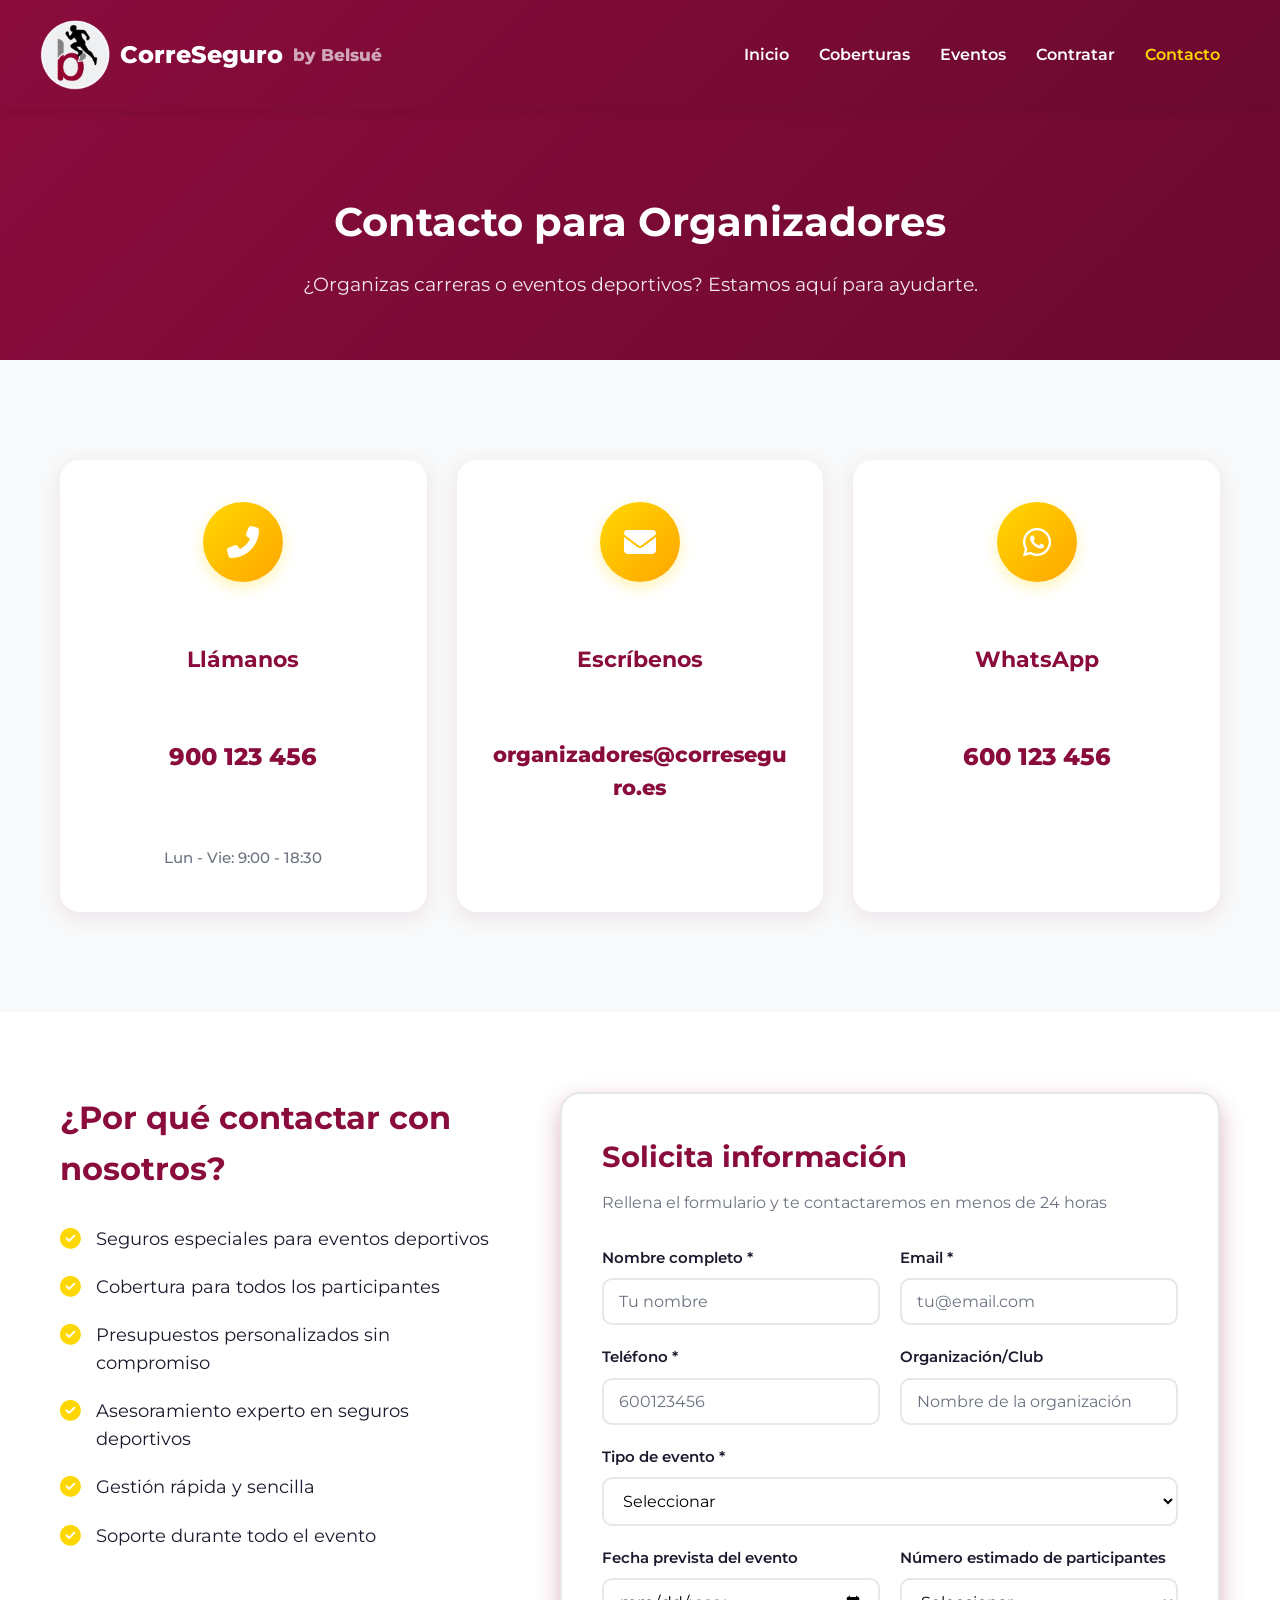
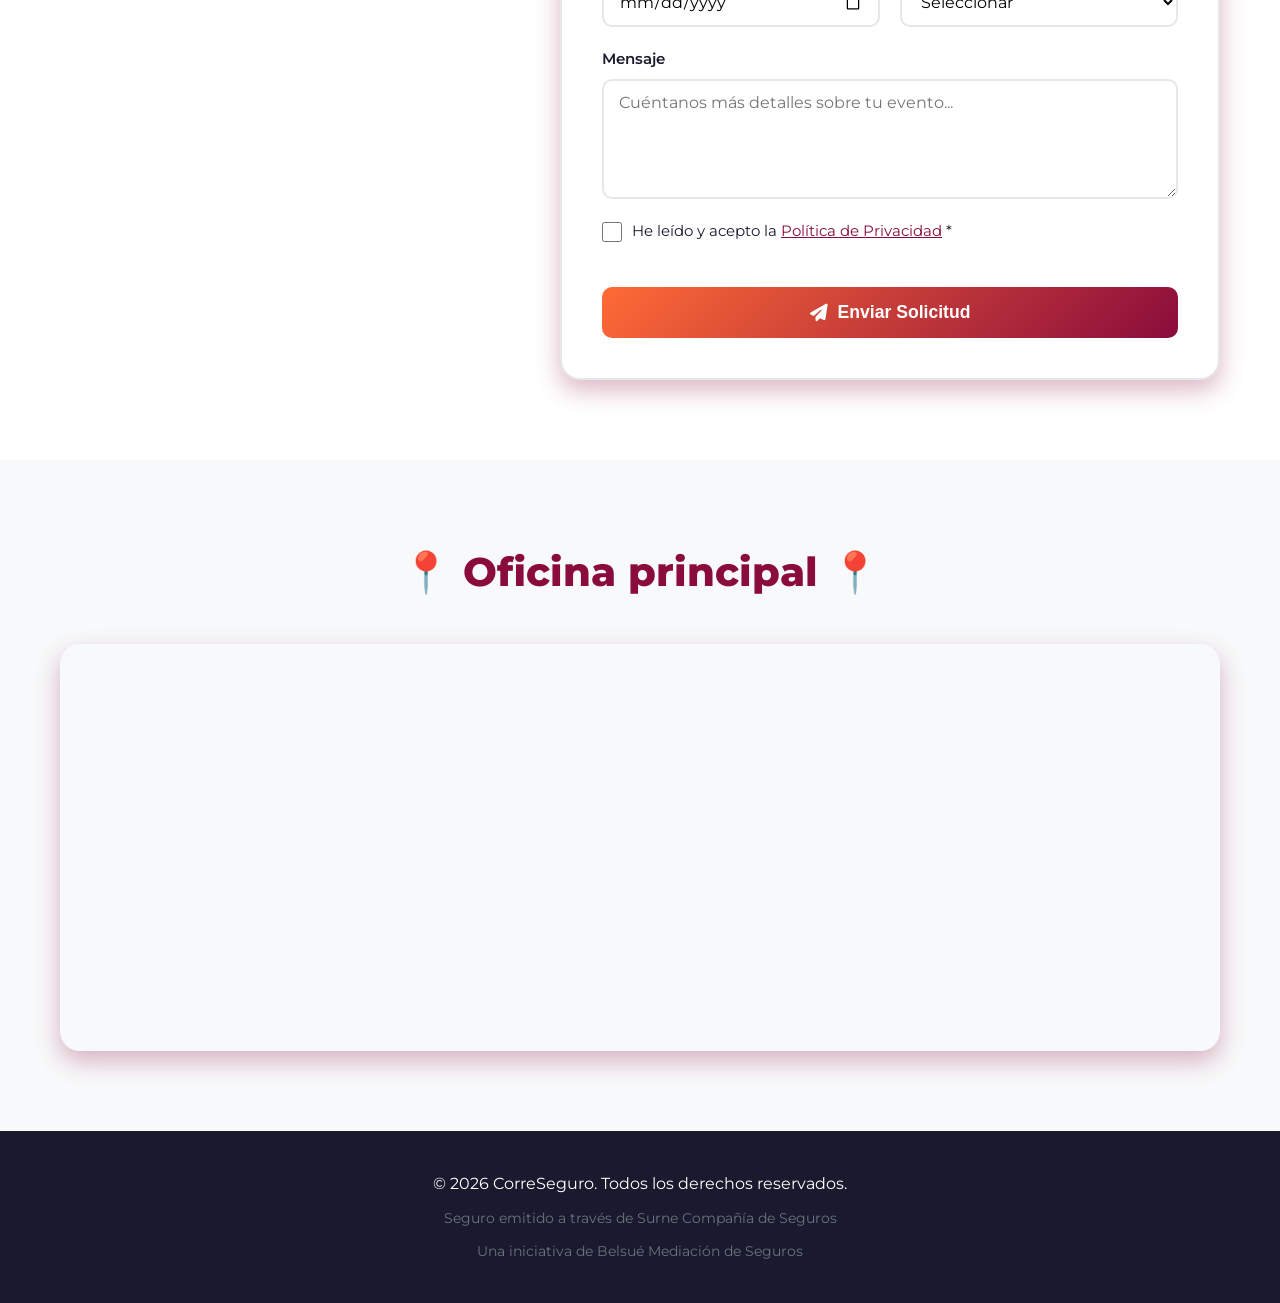
==== contorg.html @ 1130899f "Subida inicial del proyecto correseguro Co-Authored-By: Claude Sonnet 4.6 <noreply@anthropic.com>" ====
<!DOCTYPE html>
<html lang="es">
<head>
    <meta charset="UTF-8">
    <meta name="viewport" content="width=device-width, initial-scale=1.0">
    <title>Contacto Organizadores - CorreSeguro</title>
    <meta name="description" content="Contacta con nosotros si eres organizador de pruebas deportivas. Te ofrecemos seguros especiales para tus eventos.">
    <link rel="icon" type="image/png" href="images/logo1.png">
    <link rel="stylesheet" href="css/styles.css">
    <link rel="stylesheet" href="css/contorg.css">
    <!-- Font Awesome -->
    <link rel="stylesheet" href="https://cdnjs.cloudflare.com/ajax/libs/font-awesome/6.4.0/css/all.min.css">
    <!-- Google Fonts -->
    <link href="https://fonts.googleapis.com/css2?family=Montserrat:wght@400;600;700;800&display=swap" rel="stylesheet">
</head>
<body>
    <!-- NAVBAR -->
    <nav class="navbar">
        <div class="container nav-container">
            <div class="logo">
                <img src="images/logo1.png" alt="CorreSeguro" style="height: 70px; width: auto; margin-left: -20px;">
                <span>CorreSeguro</span>
                <span style="font-size: 0.7em; opacity: 0.8;"><a href="https://www.belsue.es/" class="enlaceWeb" target="_blank" rel="noopener noreferrer">by Belsué</a></span>
            </div>
            <ul class="nav-menu">
                <li><a href="index.html">Inicio</a></li>
                <li><a href="index.html#coberturas">Coberturas</a></li>
                <li><a href="eventos.html">Eventos</a></li>
                <li><a href="index.html#formulario">Contratar</a></li>
                <li><a href="contacto.html" class="active">Contacto</a></li>
            </ul>
        </div>
    </nav>

    <!-- HEADER -->
    <header class="page-header contacto-header">
        <div class="container">
            <h1>Contacto para Organizadores</h1>
            <p>¿Organizas carreras o eventos deportivos? Estamos aquí para ayudarte.</p>
        </div>
    </header>

    <!-- CONTACTO DIRECTO -->
    <section class="contacto-directo">
        <div class="container">
            <div class="contacto-cards">
                <!-- TELÉFONO -->
                <div class="contacto-card">
                    <div class="contacto-icon">
                        <i class="fas fa-phone-alt"></i>
                    </div>
                    <div class="contacto-info">
                        <h3>Llámanos</h3>
                        <p class="contacto-dato">
                            <a href="tel:+34900123456">900 123 456</a>
                        </p>
                        <p class="contacto-horario">Lun - Vie: 9:00 - 18:30</p>
                    </div>
                </div>

                <!-- EMAIL -->
                <div class="contacto-card">
                    <div class="contacto-icon">
                        <i class="fas fa-envelope"></i>
                    </div>
                    <div class="contacto-info">
                        <h3>Escríbenos</h3>
                        <p class="contacto-dato">
                            <a href="mailto:organizadores@correseguro.es">organizadores@correseguro.es</a>
                        </p>
                        
                    </div>
                </div>

                <!-- WHATSAPP -->
                <div class="contacto-card">
                    <div class="contacto-icon">
                        <i class="fab fa-whatsapp"></i>
                    </div>
                    <div class="contacto-info">
                        <h3>WhatsApp</h3>
                        <p class="contacto-dato">
                            <a href="https://wa.me/34600123456" target="_blank">600 123 456</a>
                        </p>
                        
                    </div>
                </div>
            </div>
        </div>
    </section>

    <!-- FORMULARIO DE CONTACTO -->
    <section class="formulario-contacto">
        <div class="container">
            <div class="formulario-wrapper">
                <div class="formulario-info">
                    <h2>¿Por qué contactar con nosotros?</h2>
                    <ul class="beneficios-lista">
                        <li>
                            <i class="fas fa-check-circle"></i>
                            <span>Seguros especiales para eventos deportivos</span>
                        </li>
                        <li>
                            <i class="fas fa-check-circle"></i>
                            <span>Cobertura para todos los participantes</span>
                        </li>
                        <li>
                            <i class="fas fa-check-circle"></i>
                            <span>Presupuestos personalizados sin compromiso</span>
                        </li>
                        <li>
                            <i class="fas fa-check-circle"></i>
                            <span>Asesoramiento experto en seguros deportivos</span>
                        </li>
                        <li>
                            <i class="fas fa-check-circle"></i>
                            <span>Gestión rápida y sencilla</span>
                        </li>
                        <li>
                            <i class="fas fa-check-circle"></i>
                            <span>Soporte durante todo el evento</span>
                        </li>
                    </ul>
                </div>

                <div class="formulario-box">
                    <h3>Solicita información</h3>
                    <p class="formulario-subtitulo">Rellena el formulario y te contactaremos en menos de 24 horas</p>
                    
                    <form id="contactoForm" class="contacto-form">
                        <div class="form-row">
                            <div class="form-group">
                                <label for="nombre_org">Nombre completo *</label>
                                <input type="text" id="nombre_org" name="nombre" required placeholder="Tu nombre">
                            </div>
                            <div class="form-group">
                                <label for="email_org">Email *</label>
                                <input type="email" id="email_org" name="email" required placeholder="tu@email.com">
                            </div>
                        </div>

                        <div class="form-row">
                            <div class="form-group">
                                <label for="telefono_org">Teléfono *</label>
                                <input type="tel" id="telefono_org" name="telefono" required placeholder="600123456">
                            </div>
                            <div class="form-group">
                                <label for="empresa">Organización/Club</label>
                                <input type="text" id="empresa" name="empresa" placeholder="Nombre de la organización">
                            </div>
                        </div>

                        <div class="form-row">
                            <div class="form-group full-width">
                                <label for="tipo_evento">Tipo de evento *</label>
                                <select id="tipo_evento" name="tipo_evento" required>
                                    <option value="">Seleccionar</option>
                                    <option value="Maratón">Maratón</option>
                                    <option value="Media Maratón">Media Maratón</option>
                                    <option value="Carrera Popular">Carrera Popular</option>
                                    <option value="Trail Running">Trail Running</option>
                                    <option value="Triatlón">Triatlón</option>
                                    <option value="Otro">Otro</option>
                                </select>
                            </div>
                        </div>

                        <div class="form-row">
                            <div class="form-group">
                                <label for="fecha_evento">Fecha prevista del evento</label>
                                <input type="date" id="fecha_evento" name="fecha_evento">
                            </div>
                            <div class="form-group">
                                <label for="participantes">Número estimado de participantes</label>
                                <select id="participantes" name="participantes">
                                    <option value="">Seleccionar</option>
                                    <option value="0-100">0-100</option>
                                    <option value="100-500">100-500</option>
                                    <option value="500-1000">500-1000</option>
                                    <option value="1000-5000">1000-5000</option>
                                    <option value="5000+">5000+</option>
                                </select>
                            </div>
                        </div>

                        <div class="form-row">
                            <div class="form-group full-width">
                                <label for="mensaje">Mensaje</label>
                                <textarea id="mensaje" name="mensaje" rows="4" placeholder="Cuéntanos más detalles sobre tu evento..."></textarea>
                            </div>
                        </div>

                        <div class="form-row legal">
                            <div class="checkbox-group">
                                <input type="checkbox" id="privacidad_org" name="privacidad" required>
                                <label for="privacidad_org">He leído y acepto la <a href="politica-privacidad.html" target="_blank" rel="noopener noreferrer">Política de Privacidad</a> *</label>
                            </div>
                        </div>

                        <button type="submit" class="btn-submit-org">
                            <i class="fas fa-paper-plane"></i> Enviar Solicitud
                        </button>
                    </form>
                </div>
            </div>
        </div>
    </section>

    <!-- MAPA (OPCIONAL) -->
    <section class="mapa-section">
        <div class="container">
            <h2 class="section-title">📍 Oficina principal 📍 </h2>
            <div class="mapa-container">
                <iframe 
                    src="https://www.google.com/maps/embed?pb=!1m18!1m12!1m3!1d3037.5678901234567!2d-0.8924237!3d41.6450863!2m3!1f0!2f0!3f0!3m2!1i1024!2i768!4f13.1!3m3!1m2!1s0xd5914dc7a15a3cf%3A0xacaa8120db4a8786!2sBelsu%C3%A9%20Mediaci%C3%B3n%20de%20Seguros!5e0!3m2!1ses!2ses!4v1234567890123!5m2!1ses!2ses" 
                    width="100%" 
                    height="400" 
                    style="border:0; border-radius: 15px;" 
                    allowfullscreen="" 
                    loading="lazy">
                </iframe>
            </div>
        </div>
    </section>

    <!-- FOOTER -->
    <footer class="footer">
        <div class="container">
            <p>&copy; 2026 CorreSeguro. Todos los derechos reservados.</p>
            <p class="footer-note">Seguro emitido a través de Surne Compañía de Seguros</p>
            <p class="footer-note">Una iniciativa de Belsué Mediación de Seguros</p>
        </div>
    </footer>

    <script src="js/contorg.js"></script>
</body>
</html>
---- css/styles.css ----
/* ========================================
   VARIABLES Y RESET - PALETA EQUILIBRADA
   ======================================== */
:root {
    /* Color corporativo Belsue */
    --primary-color: #8A0C3C;
    --primary-dark: #6B092F;
    --primary-light: #A81048;
    
    /* Colores de acento */
    --accent-gold: #FFD700;
    --accent-orange: #FF6B35;
    --accent-teal: #17BEBB;
    
    /* Neutros */
    --secondary-color: #1A1A2E;
    --text-dark: #1A1A2E;
    --text-light: #6B7280;
    --white: #FFFFFF;
    --light-gray: #F8F9FA;
    --border-color: #E5E7EB;
    
    /* Efectos */
    --success-color: #28A745;
    --shadow: 0 4px 6px rgba(0, 0, 0, 0.1);
    --shadow-lg: 0 10px 25px rgba(138, 12, 60, 0.3);
}

* {
    margin: 0;
    padding: 0;
    box-sizing: border-box;
}

body {
    font-family: 'Montserrat', sans-serif;
    line-height: 1.6;
    color: var(--text-dark);
    background-color: var(--white);
}

.container {
    max-width: 1200px;
    margin: 0 auto;
    padding: 0 20px;
}

/* ========================================
   HERO SECTION
   ======================================== */
.hero {
    background: linear-gradient(135deg, #8A0C3C 0%, #5A0828 100%);
    min-height: 70vh;
    position: relative;
    overflow: hidden;
}

.hero-overlay {
    position: absolute;
    top: 0;
    left: 0;
    right: 0;
    bottom: 0;
    background: url('../images/runner-bg.jpg') center/cover;
    opacity: 0.2;
}

.navbar {
    position: relative;
    z-index: 10;
    padding: 20px 0;
    background: rgba(255, 255, 255, 0.1);
    backdrop-filter: blur(10px);
}

.nav-container {
    display: flex;
    justify-content: space-between;
    align-items: center;
}

.logo {
    display: flex;
    align-items: center;
    gap: 10px;
    font-size: 1.5rem;
    font-weight: 800;
    color: var(--white);
}

.logo i {
    font-size: 2rem;
    color: var(--accent-gold);
}

.nav-menu {
    display: flex;
    list-style: none;
    gap: 30px;
}

.nav-menu a {
    color: var(--white);
    text-decoration: none;
    font-weight: 600;
    transition: color 0.3s;
}

.nav-menu a:hover {
    color: var(--accent-gold);
}

.hero-content {
    position: relative;
    z-index: 5;
    text-align: center;
    padding: 80px 20px;
    color: var(--white);

    background: linear-gradient(rgba(241, 167, 196, 0.7), rgba(26, 26, 46, 0.7)),
                url('../images/1.jpg') center/cover no-repeat;
    border-radius: 20px;
    margin: 20px;
    box-shadow: 0 20px 40px rgba(0, 0, 0, 0.3);

}

.hero-content h1 {
    font-size: 3.5rem;
    font-weight: 800;
    margin-bottom: 20px;
    line-height: 1.2;
}

.hero-content .highlight {
    color: var(--accent-gold);
    display: block;
    text-shadow: 2px 2px 4px rgba(0,0,0,0.3);
}

.hero-content p {
    font-size: 1.3rem;
    margin-bottom: 40px;
    opacity: 0.9;
}

.hero-features {
    display: flex;
    justify-content: center;
    gap: 40px;
    margin-bottom: 40px;
    flex-wrap: wrap;
}

.feature {
    display: flex;
    flex-direction: column;
    align-items: center;
    gap: 10px;
}

.feature i {
    font-size: 2.5rem;
    color: var(--accent-gold);
}

.feature span {
    font-weight: 600;
}

.btn-primary {
    display: inline-flex;
    align-items: center;
    gap: 10px;
    background: var(--accent-orange);
    color: var(--white);
    padding: 15px 40px;
    border-radius: 50px;
    text-decoration: none;
    font-weight: 700;
    font-size: 1.1rem;
    transition: all 0.3s;
    border: none;
    cursor: pointer;
    box-shadow: 0 4px 15px rgba(255, 107, 53, 0.4);
}

.btn-primary:hover {
    background: #E55A2B;
    transform: translateY(-3px);
    box-shadow: 0 8px 25px rgba(255, 107, 53, 0.6);
}

/* ========================================
   SECCIONES GENERALES
   ======================================== */
.section-title {
    text-align: center;
    font-size: 2.5rem;
    font-weight: 800;
    margin-bottom: 15px;
    color: var(--primary-color);
}

.section-subtitle {
    text-align: center;
    color: var(--text-light);
    font-size: 1.1rem;
    margin-bottom: 50px;
}

section {
    padding: 80px 0;
}

/* ========================================
   COBERTURAS
   ======================================== */
.coberturas {
    background: var(--light-gray);
    padding-top: 40px;
}

.coberturas-grid {
    display: grid;
    grid-template-columns: repeat(auto-fit, minmax(300px, 1fr));
    gap: 30px;
}

.cobertura-card {
    background: var(--white);
    padding: 40px 30px;
    border-radius: 20px;
    text-align: center;
    box-shadow: var(--shadow);
    transition: all 0.3s;
    border-top: 5px solid var(--primary-color);
}

.cobertura-card:hover {
    transform: translateY(-10px);
    box-shadow: 0 15px 40px rgba(138, 12, 60, 0.25);
}

.icon-box {
    width: 80px;
    height: 80px;
    background: linear-gradient(135deg, var(--primary-color), var(--accent-orange));
    border-radius: 50%;
    display: flex;
    align-items: center;
    justify-content: center;
    margin: 0 auto 20px;
}

.icon-box i {
    font-size: 2rem;
    color: var(--white);
}

.cobertura-card h3 {
    font-size: 1.3rem;
    margin-bottom: 15px;
    color: var(--primary-color);
}

.cobertura-card p {
    color: var(--text-light);
}

/* ========================================
   FORMULARIO
   ======================================== */
.formulario {
    background: linear-gradient(rgba(0, 0, 0, 0.55), rgba(0, 0, 0, 0.55)), url('../images/3.jpg') center/cover no-repeat fixed;
}

.form-container {
    max-width: 900px;
    margin: 0 auto;
    background: var(--white);
    padding: 50px;
    border-radius: 20px;
    box-shadow: var(--shadow-lg);
    border: 2px solid var(--border-color);
}

.form-section {
    margin-bottom: 40px;
    padding-bottom: 30px;
    border-bottom: 2px solid var(--border-color);
}

.form-section:last-of-type {
    border-bottom: none;
}

.form-section h3 {
    font-size: 1.4rem;
    color: var(--primary-color);
    margin-bottom: 25px;
    display: flex;
    align-items: center;
    gap: 10px;
}

.form-section h3 i {
    color: var(--accent-orange);
}

.form-row {
    display: grid;
    grid-template-columns: repeat(auto-fit, minmax(200px, 1fr));
    gap: 20px;
    margin-bottom: 20px;
}

.form-group {
    display: flex;
    flex-direction: column;
}

.form-group.full-width {
    grid-column: 1 / -1;
}

.form-group label {
    font-weight: 600;
    margin-bottom: 8px;
    color: var(--text-dark);
    font-size: 0.95rem;
}

.form-group input,
.form-group select {
    padding: 12px 15px;
    border: 2px solid var(--border-color);
    border-radius: 10px;
    font-size: 1rem;
    font-family: 'Montserrat', sans-serif;
    transition: all 0.3s;
    background: var(--white);
}

.form-group input:focus,
.form-group select:focus {
    outline: none;
    border-color: var(--accent-orange);
    box-shadow: 0 0 0 3px rgba(255, 107, 53, 0.2);
}

.form-group input::placeholder {
    color: var(--text-light);
}

.form-group input.error,
.form-group select.error {
    border-color: #DC3545;
}

.form-group .error-message {
    color: #DC3545;
    font-size: 0.85rem;
    margin-top: 5px;
    display: none;
}

.form-group .error-message.show {
    display: block;
}

/* Legal checkboxes */
.legal .checkbox-group {
    display: flex;
    align-items: flex-start;
    gap: 10px;
    margin-bottom: 15px;
}

.legal input[type="checkbox"] {
    width: 20px;
    height: 20px;
    margin-top: 3px;
    accent-color: var(--primary-color);
}

.legal label {
    font-weight: 500;
    color: var(--text-dark);
    font-size: 0.95rem;
}

.legal a {
    color: var(--primary-color);
    text-decoration: underline;
}

/* Botones del formulario */
.form-actions {
    display: flex;
    gap: 20px;
    justify-content: center;
    margin-top: 30px;
}

.btn-submit {
    display: inline-flex;
    align-items: center;
    gap: 10px;
    background: linear-gradient(135deg, var(--accent-orange), var(--primary-color));
    color: var(--white);
    padding: 15px 50px;
    border-radius: 50px;
    border: none;
    font-weight: 700;
    font-size: 1.1rem;
    cursor: pointer;
    transition: all 0.3s;
    box-shadow: 0 4px 15px rgba(255, 107, 53, 0.4);
}

.btn-submit:hover {
    transform: translateY(-3px);
    box-shadow: 0 8px 25px rgba(255, 107, 53, 0.6);
}

.btn-reset {
    display: inline-flex;
    align-items: center;
    gap: 10px;
    background: var(--light-gray);
    color: var(--text-dark);
    padding: 15px 40px;
    border-radius: 50px;
    border: 2px solid var(--border-color);
    font-weight: 600;
    font-size: 1rem;
    cursor: pointer;
    transition: all 0.3s;
}

.btn-reset:hover {
    background: var(--border-color);
}

/* ========================================
   CONTACTO
   ======================================== */
.contacto {
    background: linear-gradient(135deg, var(--primary-color), var(--secondary-color));
    color: var(--white);
}

.contacto .section-title {
    color: var(--white);
}

.contacto-info {
    display: flex;
    justify-content: center;
    gap: 50px;
    flex-wrap: wrap;
    margin-top: 40px;
}

.contacto-item {
    display: flex;
    align-items: center;
    gap: 15px;
}

.contacto-item i {
    font-size: 2.5rem;
    color: var(--accent-gold);
}

.contacto-item h4 {
    font-size: 1.1rem;
    margin-bottom: 5px;
}

.contacto-item p {
    opacity: 0.9;
}

/* ========================================
   FOOTER
   ======================================== */
.footer {
    background: var(--secondary-color);
    color: var(--white);
    text-align: center;
    padding: 40px 0;
}

.footer-note {
    color: var(--text-light);
    font-size: 0.9rem;
    margin-top: 10px;
}
.footer-legal  {
    color: #FFFFFF;  /* Blanco total */
}
/* ========================================
   MODAL
   ======================================== */
.modal {
    display: none;
    position: fixed;
    z-index: 1000;
    left: 0;
    top: 0;
    width: 100%;
    height: 100%;
    background: rgba(0, 0, 0, 0.7);
    align-items: center;
    justify-content: center;
}

.modal.show {
    display: flex;
}

.modal-content {
    background: var(--white);
    padding: 50px;
    border-radius: 20px;
    text-align: center;
    max-width: 500px;
    animation: modalSlide 0.3s ease;
}

@keyframes modalSlide {
    from {
        transform: translateY(-50px);
        opacity: 0;
    }
    to {
        transform: translateY(0);
        opacity: 1;
    }
}

.modal-icon {
    font-size: 5rem;
    color: var(--success-color);
    margin-bottom: 20px;
}

.modal-content h2 {
    color: var(--primary-color);
    margin-bottom: 15px;
}

.modal-content p {
    color: var(--text-light);
    margin-bottom: 10px;
}

.modal-note {
    font-weight: 600;
    color: var(--primary-color);
}

/* ========================================
   RESPONSIVE (768px)
   ======================================== */
@media (max-width: 768px) {
    .hero-content h1 {
        font-size: 2.5rem;
    }

    .nav-menu {
        display: none;
    }

    .hero-features {
        gap: 20px;
    }

    .form-container {
        padding: 30px 20px;
    }

    .form-row {
        grid-template-columns: 1fr;
    }

    .form-actions {
        flex-direction: column;
    }

    .btn-submit,
    .btn-reset {
        width: 100%;
        justify-content: center;
    }

    .coberturas-grid {
        grid-template-columns: 1fr;
    }

    .contacto-info {
        flex-direction: column;
        align-items: center;
        gap: 30px;
    }
}

/* ========================================
   CHATBOT FLOTANTE
   ======================================== */

/* Contenedor principal */
#chatbot-container {
    position: fixed;
    bottom: 30px;
    right: 30px;
    z-index: 9999;
}

/* Botón flotante */
#chatbot-btn {
    width: 60px;
    height: 60px;
    border-radius: 50%;
    background: linear-gradient(135deg, var(--accent-orange), var(--primary-color));
    border: none;
    color: var(--white);
    font-size: 1.5rem;
    cursor: pointer;
    box-shadow: 0 4px 20px rgba(255, 107, 53, 0.4);
    transition: all 0.3s;
    position: relative;
    display: flex;
    align-items: center;
    justify-content: center;
}

#chatbot-btn:hover {
    transform: scale(1.1);
    box-shadow: 0 6px 30px rgba(255, 107, 53, 0.6);
}

#chatbot-btn .chatbot-badge {
    position: absolute;
    top: -5px;
    right: -5px;
    width: 25px;
    height: 25px;
    background: var(--accent-gold);
    color: var(--primary-color);
    border-radius: 50%;
    font-size: 0.8rem;
    font-weight: 700;
    display: flex;
    align-items: center;
    justify-content: center;
    animation: pulse 2s infinite;
}

@keyframes pulse {
    0%, 100% { transform: scale(1); }
    50% { transform: scale(1.1); }
}

/* Ventana del chat */
.chatbot-window {
    position: absolute;
    bottom: 80px;
    right: 0;
    width: 440px;
    height: 640px;
    background: var(--white);
    border-radius: 20px;
    box-shadow: 0 10px 40px rgba(0, 0, 0, 0.2);
    display: none;
    flex-direction: column;
    overflow: hidden;
    border: 1px solid var(--border-color);
}

.chatbot-window.show {
    display: flex;
    animation: slideUp 0.3s ease;
}

@keyframes slideUp {
    from {
        opacity: 0;
        transform: translateY(20px);
    }
    to {
        opacity: 1;
        transform: translateY(0);
    }
}

/* Header del chat */
.chatbot-header {
    background: linear-gradient(135deg, var(--primary-color), var(--primary-dark));
    color: var(--white);
    padding: 20px;
    display: flex;
    justify-content: space-between;
    align-items: center;
}

.chatbot-info {
    display: flex;
    align-items: center;
    gap: 12px;
}

.chatbot-info i {
    font-size: 2rem;
    color: var(--accent-gold);
}

.chatbot-info h4 {
    font-size: 1rem;
    margin-bottom: 3px;
}

.chatbot-status {
    font-size: 0.8rem;
    opacity: 0.9;
}

.chatbot-close {
    background: rgba(255, 255, 255, 0.2);
    border: none;
    color: var(--white);
    width: 35px;
    height: 35px;
    border-radius: 50%;
    cursor: pointer;
    transition: all 0.3s;
    font-size: 1.2rem;
}

.chatbot-close:hover {
    background: rgba(255, 255, 255, 0.3);
}

/* Mensajes del chat */
.chatbot-messages {
    flex: 1;
    padding: 20px;
    overflow-y: auto;
    background: var(--light-gray);
    display: flex;
    flex-direction: column;
    gap: 15px;
}

.message {
    display: flex;
    animation: messageSlide 0.3s ease;
}

@keyframes messageSlide {
    from {
        opacity: 0;
        transform: translateY(10px);
    }
    to {
        opacity: 1;
        transform: translateY(0);
    }
}

.bot-message {
    justify-content: flex-start;
}

.user-message {
    justify-content: flex-end;
}

.message-content {
    max-width: 80%;
    padding: 12px 16px;
    border-radius: 15px;
    font-size: 0.95rem;
    line-height: 1.5;
}

.bot-message .message-content {
    background: var(--white);
    color: var(--text-dark);
    border-bottom-left-radius: 5px;
    box-shadow: 0 2px 5px rgba(0, 0, 0, 0.1);
}

.user-message .message-content {
    background: linear-gradient(135deg, var(--accent-orange), var(--primary-color));
    color: var(--white);
    border-bottom-right-radius: 5px;
}

.message-time {
    font-size: 0.75rem;
    color: var(--text-light);
    margin-top: 5px;
    text-align: right;
}

/* Input del chat */
.chatbot-input-container {
    display: flex;
    padding: 15px;
    background: var(--white);
    border-top: 1px solid var(--border-color);
    gap: 10px;
}

#chatbot-input {
    flex: 1;
    padding: 12px 15px;
    border: 2px solid var(--border-color);
    border-radius: 25px;
    font-size: 0.95rem;
    font-family: 'Montserrat', sans-serif;
    transition: all 0.3s;
}

#chatbot-input:focus {
    outline: none;
    border-color: var(--accent-orange);
}

.chatbot-send {
    width: 45px;
    height: 45px;
    border-radius: 50%;
    background: linear-gradient(135deg, var(--accent-orange), var(--primary-color));
    border: none;
    color: var(--white);
    font-size: 1.1rem;
    cursor: pointer;
    transition: all 0.3s;
    display: flex;
    align-items: center;
    justify-content: center;
}

.chatbot-send:hover {
    transform: scale(1.1);
}

/* Preguntas frecuentes */
.chatbot-faq {
    padding: 15px;
    background: var(--white);
    border-top: 1px solid var(--border-color);
}

.faq-title {
    font-size: 0.85rem;
    color: var(--text-light);
    margin-bottom: 10px;
    font-weight: 600;
}

.faq-buttons {
    display: flex;
    flex-wrap: wrap;
    gap: 8px;
}

.faq-buttons button {
    padding: 8px 15px;
    background: var(--light-gray);
    border: 1px solid var(--border-color);
    border-radius: 20px;
    font-size: 0.85rem;
    color: var(--primary-color);
    cursor: pointer;
    transition: all 0.3s;
    font-family: 'Montserrat', sans-serif;
}

.faq-buttons button:hover {
    background: var(--primary-color);
    color: var(--white);
    border-color: var(--primary-color);
}

/* Typing indicator */
.typing-indicator {
    display: flex;
    gap: 5px;
    padding: 15px;
}

.typing-indicator span {
    width: 8px;
    height: 8px;
    background: var(--primary-color);
    border-radius: 50%;
    animation: typing 1.4s infinite;
}

.typing-indicator span:nth-child(2) {
    animation-delay: 0.2s;
}

.typing-indicator span:nth-child(3) {
    animation-delay: 0.4s;
}

@keyframes typing {
    0%, 60%, 100% {
        transform: translateY(0);
        opacity: 0.7;
    }
    30% {
        transform: translateY(-10px);
        opacity: 1;
    }
}

/* ========================================
   RESPONSIVE CHATBOT (480px - MÓVIL)
   ======================================== */
@media (max-width: 480px) {
    #chatbot-container {
        bottom: 20px;
        right: 20px;
    }

    .chatbot-window {
        width: calc(100vw - 40px);
        height: 70vh;
        bottom: 80px;
    }

    #chatbot-btn {
        width: 55px;
        height: 55px;
    }
}
/* ========================================
   FORMULARIO MULTI-PASO
   ======================================== */

/* Barra de progreso */
.progress-container {
    margin-bottom: 40px;
    overflow-x: auto;
    padding: 20px 0;
}

.progress-bar {
    display: flex;
    align-items: center;
    justify-content: space-between;
    min-width: 900px;
    max-width: 1200px;
    margin: 0 auto;
}

.progress-step {
    display: flex;
    flex-direction: column;
    align-items: center;
    gap: 8px;
    position: relative;
}

.step-number {
    width: 40px;
    height: 40px;
    border-radius: 50%;
    background: var(--light-gray);
    color: var(--text-light);
    display: flex;
    align-items: center;
    justify-content: center;
    font-weight: 700;
    font-size: 1rem;
    transition: all 0.3s;
    border: 2px solid var(--border-color);
}

.progress-step.active .step-number,
.progress-step.completed .step-number {
    background: var(--primary-color);
    color: var(--white);
    border-color: var(--primary-color);
}

.step-label {
    font-size: 0.85rem;
    color: var(--text-light);
    text-align: center;
    font-weight: 600;
}

.progress-step.active .step-label {
    color: var(--primary-color);
}

.progress-line {
    flex: 1;
    height: 2px;
    background: var(--border-color);
    margin: 0 10px;
}

/* Navegación entre pasos */
.form-navigation {
    display: flex;
    justify-content: space-between;
    gap: 20px;
    margin-top: 30px;
    padding-top: 30px;
    border-top: 2px solid var(--border-color);
}

.btn-prev,
.btn-next {
    display: inline-flex;
    align-items: center;
    gap: 10px;
    padding: 15px 30px;
    border-radius: 10px;
    font-weight: 700;
    font-size: 1rem;
    cursor: pointer;
    transition: all 0.3s;
    border: none;
    font-family: 'Montserrat', sans-serif;
}

.btn-prev {
    background: var(--light-gray);
    color: var(--text-dark);
}

.btn-prev:hover {
    background: var(--border-color);
}

.btn-next {
    background: linear-gradient(135deg, var(--accent-orange), var(--primary-color));
    color: var(--white);
}

.btn-next:hover {
    transform: translateY(-2px);
    box-shadow: 0 4px 15px rgba(255, 107, 53, 0.4);
}

/* Selector de coberturas */
.coberturas-selector {
    display: flex;
    flex-direction: column;
    gap: 15px;
    margin: 20px 0;
}

.cobertura-item {
    display: flex;
    align-items: center;
    gap: 15px;
    padding: 15px 20px;
    background: var(--light-gray);
    border-radius: 10px;
    border: 2px solid var(--border-color);
    transition: all 0.3s;
}

.cobertura-item:hover {
    border-color: var(--primary-color);
}

.cobertura-item input[type="checkbox"] {
    width: 20px;
    height: 20px;
    accent-color: var(--primary-color);
}

.cobertura-item label {
    flex: 1;
    display: flex;
    justify-content: space-between;
    align-items: center;
    cursor: pointer;
    font-weight: 600;
}

.cobertura-cap {
    background: var(--primary-color);
    color: var(--white);
    padding: 5px 12px;
    border-radius: 20px;
    font-size: 0.85rem;
    font-weight: 700;
}

/* ========================================
   PRECIO DESTACADO - SUPER LLAMATIVO
   ======================================== */

/* Contenedor del precio */
.precio-total {
    display: flex !important;
    justify-content: space-between !important;
    align-items: center !important;
    padding: 30px 40px !important;
    background: linear-gradient(135deg, var(--primary-color) 0%, var(--primary-dark) 100%) !important;
    border-radius: 15px !important;
    margin-top: 30px !important;
    box-shadow: 0 10px 30px rgba(138, 12, 60, 0.4) !important;
    position: relative !important;
    overflow: hidden !important;
    border: 2px solid var(--accent-gold) !important;
}

/* Texto "Total Anual:" */
.precio-total > span:first-child {
    font-size: 1.8rem !important;
    font-weight: 700 !important;
    color: var(--white) !important;
    z-index: 2 !important;
    text-transform: uppercase !important;
    letter-spacing: 1px !important;
}

/* EL PRECIO GRANDE (59,90€) */
.precio-destacado {
    font-size: 5rem !important;           /* ← ENORME */
    font-weight: 900 !important;          /* ← EXTRA BOLD */
    color: var(--accent-gold) !important; /* ← DORADO BRILLANTE */
    text-shadow: 0 4px 15px rgba(0, 0, 0, 0.5) !important;
    z-index: 2 !important;
    letter-spacing: 3px !important;
    animation: precioPop 0.5s ease-out !important;
    line-height: 1 !important;
}

/* Animación de entrada */
@keyframes precioPop {
    0% { transform: scale(0.5); opacity: 0; }
    50% { transform: scale(1.1); }
    100% { transform: scale(1); opacity: 1; }
}

/* Efecto de brillo dorado detrás */
.precio-total::before {
    content: '' !important;
    position: absolute !important;
    top: -50% !important;
    right: -20% !important;
    width: 300px !important;
    height: 300px !important;
    background: radial-gradient(circle, rgba(255, 215, 0, 0.25) 0%, transparent 70%) !important;
    border-radius: 50% !important;
    animation: brilloPulse 3s ease-in-out infinite !important;
    pointer-events: none !important;
}

@keyframes brilloPulse {
    0%, 100% { transform: scale(1); opacity: 0.5; }
    50% { transform: scale(1.3); opacity: 0.8; }
}



/* ========================================
   RESPONSIVE - MÓVIL
   ======================================== */
@media (max-width: 768px) {
    .precio-total {
        flex-direction: column !important;
        text-align: center !important;
        gap: 20px !important;
        padding: 25px 20px !important;
    }
    
    .precio-total > span:first-child {
        font-size: 1.3rem !important;
    }
    
    .precio-destacado {
        font-size: 4rem !important;  /* Sigue siendo grande en móvil */
    }
    
    .precio-total::after {
        top: 10px !important;
        right: 10px !important;
        font-size: 0.65rem !important;
        padding: 4px 12px !important;
    }
}

@media (max-width: 480px) {
    .precio-destacado {
        font-size: 3.5rem !important;  /* Ajuste para pantallas muy pequeñas */
    }
}
/* Nota legal debajo del precio */
.precio-nota-legal {
    margin-top: 15px;
    padding: 10px 15px;
    background: rgba(255, 255, 255, 0.1);
    border-radius: 8px;
    font-size: 0.75rem;
    color: rgba(255, 255, 255, 0.8);
    text-align: center;
    line-height: 1.4;
    font-style: italic;
    border-top: 1px solid rgba(255, 255, 255, 0.2);
}

/* Responsive */
@media (max-width: 768px) {
    .precio-nota-legal {
        font-size: 0.7rem;
        padding: 8px 10px;
    }
}
/* Beneficiarios */
.beneficiarios-opciones {
    display: flex;
    flex-direction: column;
    gap: 20px;
    margin: 20px 0;
}

.radio-group {
    display: flex;
    align-items: flex-start;
    gap: 15px;
    padding: 20px;
    background: var(--light-gray);
    border-radius: 10px;
    border: 2px solid var(--border-color);
    cursor: pointer;
    transition: all 0.3s;
}

.radio-group:hover {
    border-color: var(--primary-color);
}

.radio-group input[type="radio"] {
    width: 20px;
    height: 20px;
    margin-top: 3px;
    accent-color: var(--primary-color);
}

.radio-group label {
    flex: 1;
    cursor: pointer;
}

.texto-ayuda {
    display: block;
    margin-top: 8px;
    font-size: 0.9rem;
    color: var(--text-light);
    font-weight: 400;
}

.nota-legal {
    background: #fff3cd;
    border-left: 4px solid #ffc107;
    padding: 15px 20px;
    margin-top: 20px;
    border-radius: 5px;
    font-size: 0.9rem;
}

/* Datos bancarios */
.datos-bancarios {
    background: var(--light-gray);
    padding: 25px;
    border-radius: 15px;
    margin: 20px 0;
    border: 2px solid var(--border-color);
}

.datos-bancarios h4 {
    margin-bottom: 20px;
    color: var(--primary-color);
}

.nota-iban {
    background: #e3f2fd;
    border-left: 4px solid #2196F3;
    padding: 12px 15px;
    margin-top: 15px;
    border-radius: 5px;
    font-size: 0.85rem;
    color: var(--text-dark);
}

.legal-final {
    margin-top: 30px;
    padding: 20px;
    background: var(--light-gray);
    border-radius: 10px;
}

/* Responsive */
@media (max-width: 768px) {
    .progress-bar {
        min-width: 700px;
    }
    
    .step-label {
        font-size: 0.75rem;
    }
    
    .form-row {
        grid-template-columns: 1fr;
    }
    
    .cobertura-item label {
        flex-direction: column;
        align-items: flex-start;
        gap: 10px;
    }
}
   /* Botón Ayuda - Dorado */
.btn-ayuda {
    display: inline-block;
    background: linear-gradient(135deg, #FFD700 0%, #DAA520 100%);
    color: #FFFFFF;
    padding: 12px 30px;
    border-radius: 25px;
    text-decoration: none;
    font-weight: 700;
    font-size: 1rem;
    transition: all 0.3s;
    box-shadow: 0 4px 15px rgba(255, 215, 0, 0.4);
    margin-left: 10px;
}

.btn-ayuda:hover {
    transform: translateY(-3px);
    box-shadow: 0 6px 25px rgba(255, 215, 0, 0.6);
    background: linear-gradient(135deg, #FFC107 0%, #FF9800 100%);
    color: #FFFFFF;
    text-decoration: none;
}
/* ========================================
   FEEDBACK CP AUTOCOMPLETADO
   ======================================== */

.cp-hint {
    display: block;
    font-size: 0.85rem;
    margin-top: 5px;
    min-height: 20px;
    color: var(--text-light);
    transition: color 0.3s;
}

/* Animación para campos autocompletados */
@keyframes highlight {
    0% { background-color: #d4edda; }
    100% { background-color: transparent; }
}

input.autocompletado,
select.autocompletado {
    animation: highlight 1.5s ease;
}

/* Estilo para input de CP válido/inválido */
#cp:invalid:not(:placeholder-shown) {
    border-color: #DC3545;
}

#cp:valid {
    border-color: #28A745;
}
/* ========================================
   BENEFICIARIOS PERSONALIZADOS - TEXTAREA
   ======================================== */

.beneficiarios-personalizados-box {
    margin-top: 25px;
    padding: 25px;
    background: linear-gradient(135deg, rgba(138, 12, 60, 0.05) 0%, rgba(255, 215, 0, 0.05) 100%);
    border: 2px solid var(--accent-gold);
    border-radius: 12px;
    animation: slideDown 0.3s ease;
}

@keyframes slideDown {
    from {
        opacity: 0;
        transform: translateY(-10px);
    }
    to {
        opacity: 1;
        transform: translateY(0);
    }
}

.beneficiarios-personalizados-box label {
    display: block;
    margin-bottom: 12px;
    color: var(--primary-color);
    font-weight: 700;
    font-size: 1rem;
}

.beneficiarios-personalizados-box label i {
    margin-right: 8px;
    color: var(--accent-gold);
}

.beneficiarios-personalizados-box textarea {
    width: 100%;
    padding: 15px;
    border: 2px solid var(--border-color);
    border-radius: 8px;
    font-family: 'Montserrat', sans-serif;
    font-size: 0.95rem;
    line-height: 1.6;
    resize: vertical;
    min-height: 120px;
    transition: all 0.3s;
    background: var(--white);
}

.beneficiarios-personalizados-box textarea:focus {
    outline: none;
    border-color: var(--accent-gold);
    box-shadow: 0 0 0 3px rgba(255, 215, 0, 0.2);
}

.beneficiarios-personalizados-box textarea::placeholder {
    color: #999;
    font-style: italic;
}

.texto-ayuda-box {
    margin-top: 10px;
    font-size: 0.85rem;
    color: var(--text-light);
    display: flex;
    align-items: center;
    gap: 8px;
}

.texto-ayuda-box i {
    color: var(--accent-gold);
}

/* Responsive */
@media (max-width: 768px) {
    .beneficiarios-personalizados-box {
        padding: 20px 15px;
    }
    
    .beneficiarios-personalizados-box textarea {
        min-height: 100px;
        font-size: 0.9rem;
    }
}
.enlaceWeb{
    color: white;
    text-decoration: none;
    opacity: 0.8;
}

/* ========================================
   BADGE INFLUENCER
   ======================================== */
#influencer-badge {
    display: none; /* influencer.js lo activa */
    align-items: center;
    padding-left: 10px;
    margin-left: 6px;
    border-left: 1px solid rgba(255, 255, 255, 0.35);
}

#influencer-badge img {
    height: 70px;
    width: auto;
}

@media (max-width: 768px) {
    #influencer-badge img {
        height: 44px;
    }
}
---- css/contorg.css ----
/* ========================================
   PÁGINA DE CONTACTO - ORGANIZADORES
   ======================================== */

/* ========================================
   NAVBAR - COLOR CORPORATIVO
   ======================================== */
.navbar {
    background: linear-gradient(135deg, #8A0C3C 0%, #6B092F 100%) !important;
    padding: 20px 0;
    box-shadow: 0 2px 10px rgba(0, 0, 0, 0.1);
    position: sticky;
    top: 0;
    z-index: 1000;
}

.navbar .logo {
    color: var(--white) !important;
}

.navbar .logo i {
    color: var(--accent-gold) !important;
}

.navbar .logo span {
    color: var(--white) !important;
}

.navbar .nav-menu {
    display: flex;
    list-style: none;
    gap: 30px;
}

.navbar .nav-menu a {
    color: var(--white) !important;
    text-decoration: none;
    font-weight: 600;
    transition: color 0.3s;
}

.navbar .nav-menu a:hover,
.navbar .nav-menu a.active {
    color: var(--accent-gold) !important;
}

/* ========================================
   PAGE HEADER
   ======================================== */
.contacto-header {
    background: linear-gradient(135deg, var(--primary-color) 0%, var(--primary-dark) 100%);
    padding: 80px 0 60px;
    text-align: center;
}

.contacto-header h1 {
    font-size: 2.5rem;
    margin-bottom: 15px;
    color: var(--white);
}

.contacto-header p {
    font-size: 1.2rem;
    opacity: 0.9;
    color: var(--white);
}

/* ========================================
   CONTACTO DIRECTO - CARDS
   ======================================== */
.contacto-directo {
    padding: 60px 0;
    background: var(--light-gray);
}

.contacto-cards {
    display: grid;
    grid-template-columns: repeat(auto-fit, minmax(300px, 1fr));
    gap: 30px;
    margin: 40px 0;
}

.contacto-card {
    background: var(--white);
    padding: 40px 30px;
    border-radius: 20px;
    box-shadow: 0 5px 20px rgba(138, 12, 60, 0.1);
    display: flex;
    flex-direction: column;
    align-items: center;
    text-align: center;
    gap: 20px;
    transition: all 0.3s ease;
    border: 2px solid transparent;
    position: relative;
    overflow: hidden;
}

/* Efecto hover mejorado */
.contacto-card:hover {
    transform: translateY(-10px);
    box-shadow: 0 15px 40px rgba(138, 12, 60, 0.2);
    border-color: var(--accent-gold);
}

/* Barra decorativa superior */
.contacto-card::before {
    content: '';
    position: absolute;
    top: 0;
    left: 0;
    right: 0;
    height: 4px;
    background: linear-gradient(90deg, var(--primary-color), var(--accent-gold));
    transform: scaleX(0);
    transition: transform 0.3s ease;
}

.contacto-card:hover::before {
    transform: scaleX(1);
}

/* Icono circular mejorado */
.contacto-icon {
    width: 80px;
    height: 80px;
    background: linear-gradient(135deg, var(--accent-gold) 0%, #FFA500 100%);
    border-radius: 50%;
    display: flex;
    align-items: center;
    justify-content: center;
    box-shadow: 0 5px 15px rgba(255, 215, 0, 0.3);
    transition: all 0.3s ease;
}

.contacto-card:hover .contacto-icon {
    transform: scale(1.1) rotate(5deg);
    box-shadow: 0 8px 25px rgba(255, 215, 0, 0.5);
}

.contacto-icon i {
    font-size: 2rem;
    color: var(--white);
}

/* Título */
.contacto-info h3 {
    font-size: 1.4rem;
    color: var(--primary-color);
    margin: 0;
    font-weight: 700;
}

/* Datos de contacto */
.contacto-dato {
    font-size: 1.5rem;
    font-weight: 800;
    margin: 10px 0;
}

.contacto-dato a {
    color: var(--primary-color);
    text-decoration: none;
    transition: all 0.3s;
    display: inline-block;
}

.contacto-dato a:hover {
    color: var(--accent-orange);
    transform: scale(1.05);
}

/* Email específico - más grande */
.contacto-card:nth-child(2) .contacto-dato a {
    font-size: 1.3rem;
    word-break: break-all;
}

/* Horario */
.contacto-horario {
    color: var(--text-light);
    font-size: 0.95rem;
    margin-top: 10px;
    font-weight: 500;
}

/* Badge de "Disponible" */
.contacto-card::after {
    content: '✓ Disponible';
    position: absolute;
    bottom: 15px;
    right: 15px;
    background: var(--success-color);
    color: var(--white);
    padding: 5px 12px;
    border-radius: 20px;
    font-size: 0.8rem;
    font-weight: 600;
    opacity: 0;
    transform: translateY(10px);
    transition: all 0.3s ease;
}

.contacto-card:hover::after {
    opacity: 1;
    transform: translateY(0);
}

/* ========================================
   FORMULARIO DE CONTACTO
   ======================================== */
.formulario-contacto {
    padding: 80px 0;
    background: var(--white);
}

.formulario-wrapper {
    display: grid;
    grid-template-columns: 1fr 1.5fr;
    gap: 60px;
    align-items: start;
}

.formulario-info h2 {
    font-size: 2rem;
    color: var(--primary-color);
    margin-bottom: 30px;
}

.beneficios-lista {
    list-style: none;
    padding: 0;
}

.beneficios-lista li {
    display: flex;
    align-items: flex-start;
    gap: 15px;
    margin-bottom: 20px;
    font-size: 1.1rem;
    color: var(--text-dark);
}

.beneficios-lista i {
    color: var(--accent-gold);
    font-size: 1.3rem;
    margin-top: 3px;
}

/* Formulario Box */
.formulario-box {
    background: var(--white);
    padding: 40px;
    border-radius: 20px;
    box-shadow: var(--shadow-lg);
    border: 2px solid var(--border-color);
}

.formulario-box h3 {
    font-size: 1.8rem;
    color: var(--primary-color);
    margin-bottom: 10px;
}

.formulario-subtitulo {
    color: var(--text-light);
    margin-bottom: 30px;
}

.contacto-form .form-row {
    display: grid;
    grid-template-columns: repeat(auto-fit, minmax(200px, 1fr));
    gap: 20px;
    margin-bottom: 20px;
}

.contacto-form .form-group {
    display: flex;
    flex-direction: column;
}

.contacto-form .form-group.full-width {
    grid-column: 1 / -1;
}

.contacto-form label {
    font-weight: 600;
    margin-bottom: 8px;
    color: var(--text-dark);
}

.contacto-form input,
.contacto-form select,
.contacto-form textarea {
    padding: 12px 15px;
    border: 2px solid var(--border-color);
    border-radius: 10px;
    font-size: 1rem;
    font-family: 'Montserrat', sans-serif;
    transition: all 0.3s;
}

.contacto-form input:focus,
.contacto-form select:focus,
.contacto-form textarea:focus {
    outline: none;
    border-color: var(--accent-orange);
    box-shadow: 0 0 0 3px rgba(255, 107, 53, 0.1);
}

.contacto-form textarea {
    resize: vertical;
    min-height: 120px;
}

.contacto-form .legal {
    margin-top: 20px;
}

.contacto-form .checkbox-group {
    display: flex;
    align-items: flex-start;
    gap: 10px;
}

.contacto-form .checkbox-group input[type="checkbox"] {
    width: 20px;
    height: 20px;
    margin-top: 3px;
    accent-color: var(--primary-color);
}

.contacto-form .checkbox-group label {
    font-weight: 400;
    font-size: 0.95rem;
}

.contacto-form .checkbox-group a {
    color: var(--primary-color);
    text-decoration: underline;
}

.btn-submit-org {
    width: 100%;
    padding: 15px 30px;
    background: linear-gradient(135deg, var(--accent-orange), var(--primary-color));
    color: var(--white);
    border: none;
    border-radius: 10px;
    font-size: 1.1rem;
    font-weight: 700;
    cursor: pointer;
    transition: all 0.3s;
    margin-top: 20px;
    display: flex;
    align-items: center;
    justify-content: center;
    gap: 10px;
}

.btn-submit-org:hover {
    transform: translateY(-3px);
    box-shadow: 0 6px 25px rgba(255, 107, 53, 0.4);
}

/* ========================================
   MAPA
   ======================================== */
.mapa-section {
    padding: 80px 0;
    background: var(--light-gray);
}

.mapa-container {
    margin-top: 40px;
    border-radius: 20px;
    overflow: hidden;
    box-shadow: var(--shadow-lg);
}

/* ========================================
   RESPONSIVE
   ======================================== */

/* Tablet */
@media (max-width: 968px) {
    .formulario-wrapper {
        grid-template-columns: 1fr;
        gap: 40px;
    }
    
    .contacto-header h1 {
        font-size: 2rem;
    }
}

/* Móvil */
@media (max-width: 768px) {
    .navbar .nav-menu {
        display: none;
    }
    
    .contacto-cards {
        grid-template-columns: 1fr;
        gap: 20px;
    }
    
    .contacto-card {
        padding: 30px 20px;
    }
    
    .contacto-icon {
        width: 70px;
        height: 70px;
    }
    
    .contacto-icon i {
        font-size: 1.7rem;
    }
    
    .contacto-dato {
        font-size: 1.3rem;
    }
    
    .contacto-card:nth-child(2) .contacto-dato a {
        font-size: 1.1rem;
    }
    
    .formulario-box {
        padding: 30px 20px;
    }
    
    .contacto-form .form-row {
        grid-template-columns: 1fr;
    }
}

/* Móvil pequeño */
@media (max-width: 480px) {
    .contacto-dato {
        font-size: 1.2rem;
    }
    
    .contacto-info h3 {
        font-size: 1.2rem;
    }
    
    .contacto-header h1 {
        font-size: 1.8rem;
    }
}
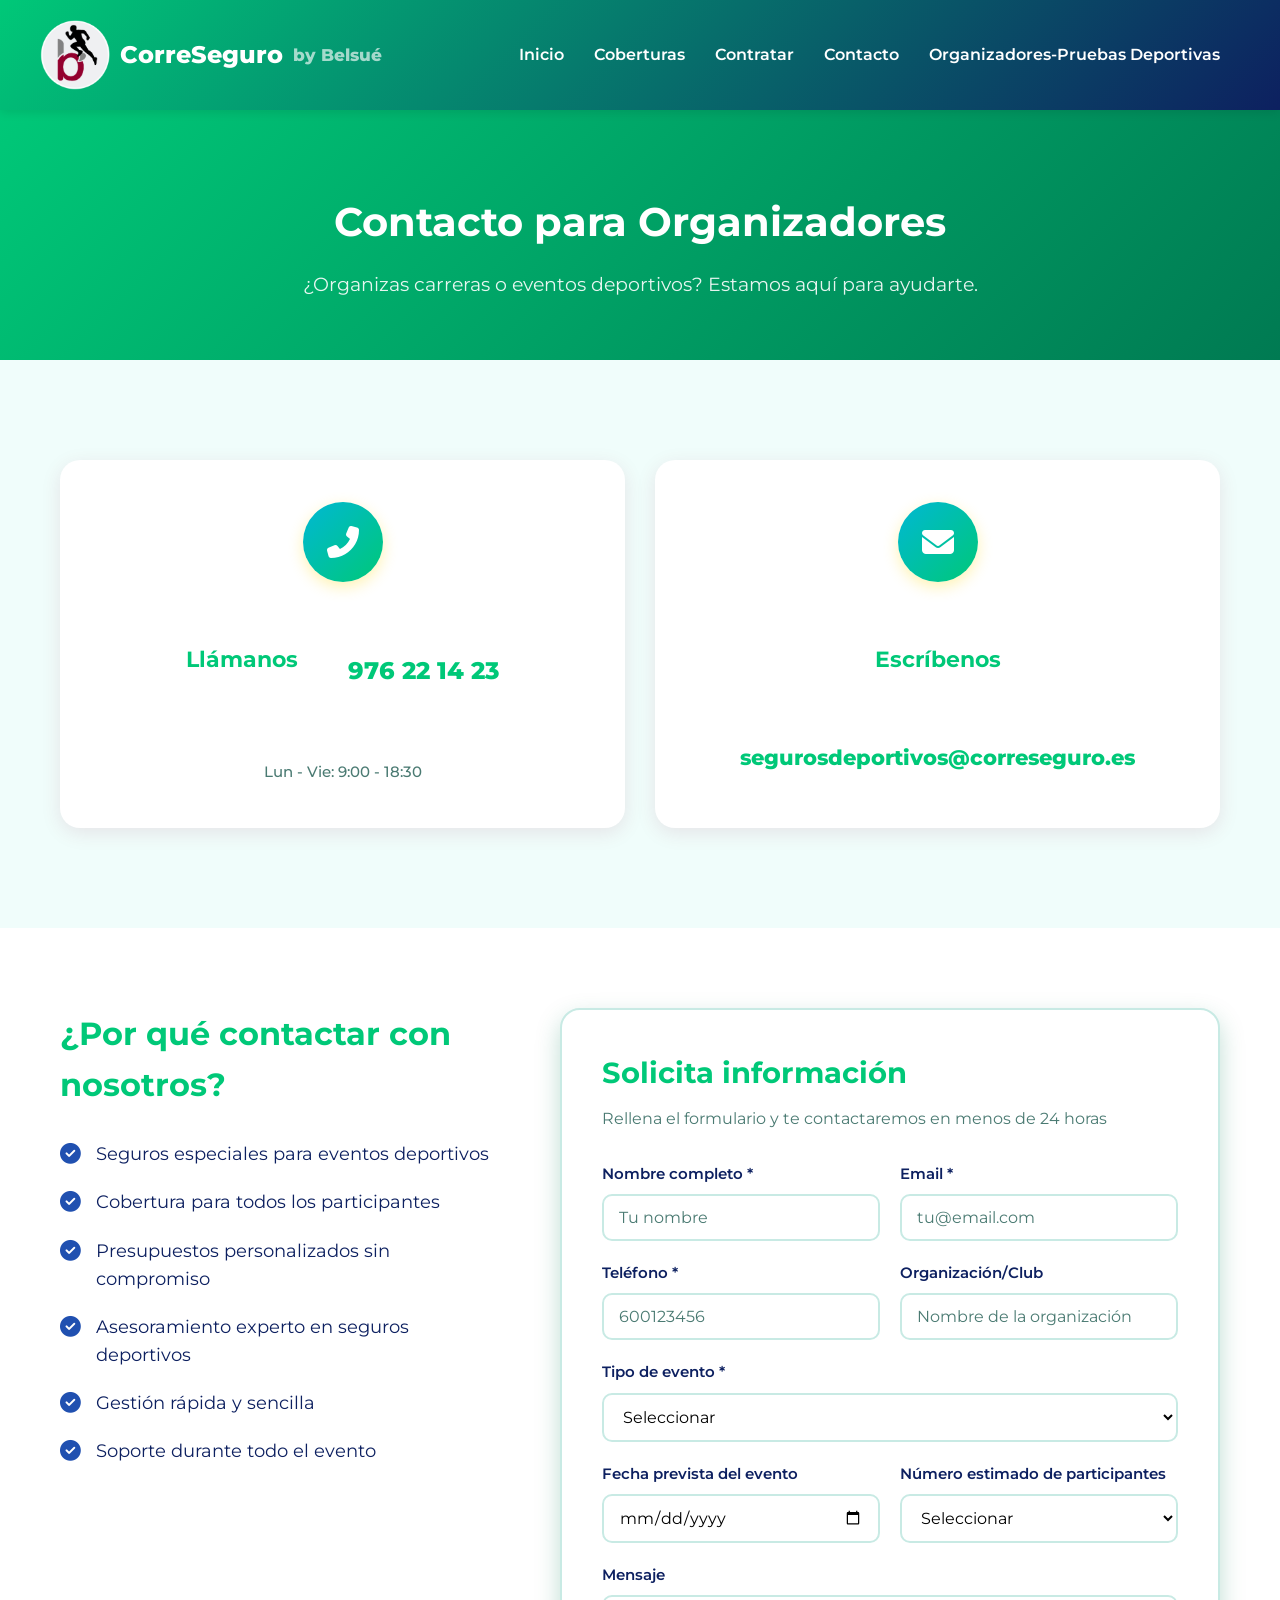
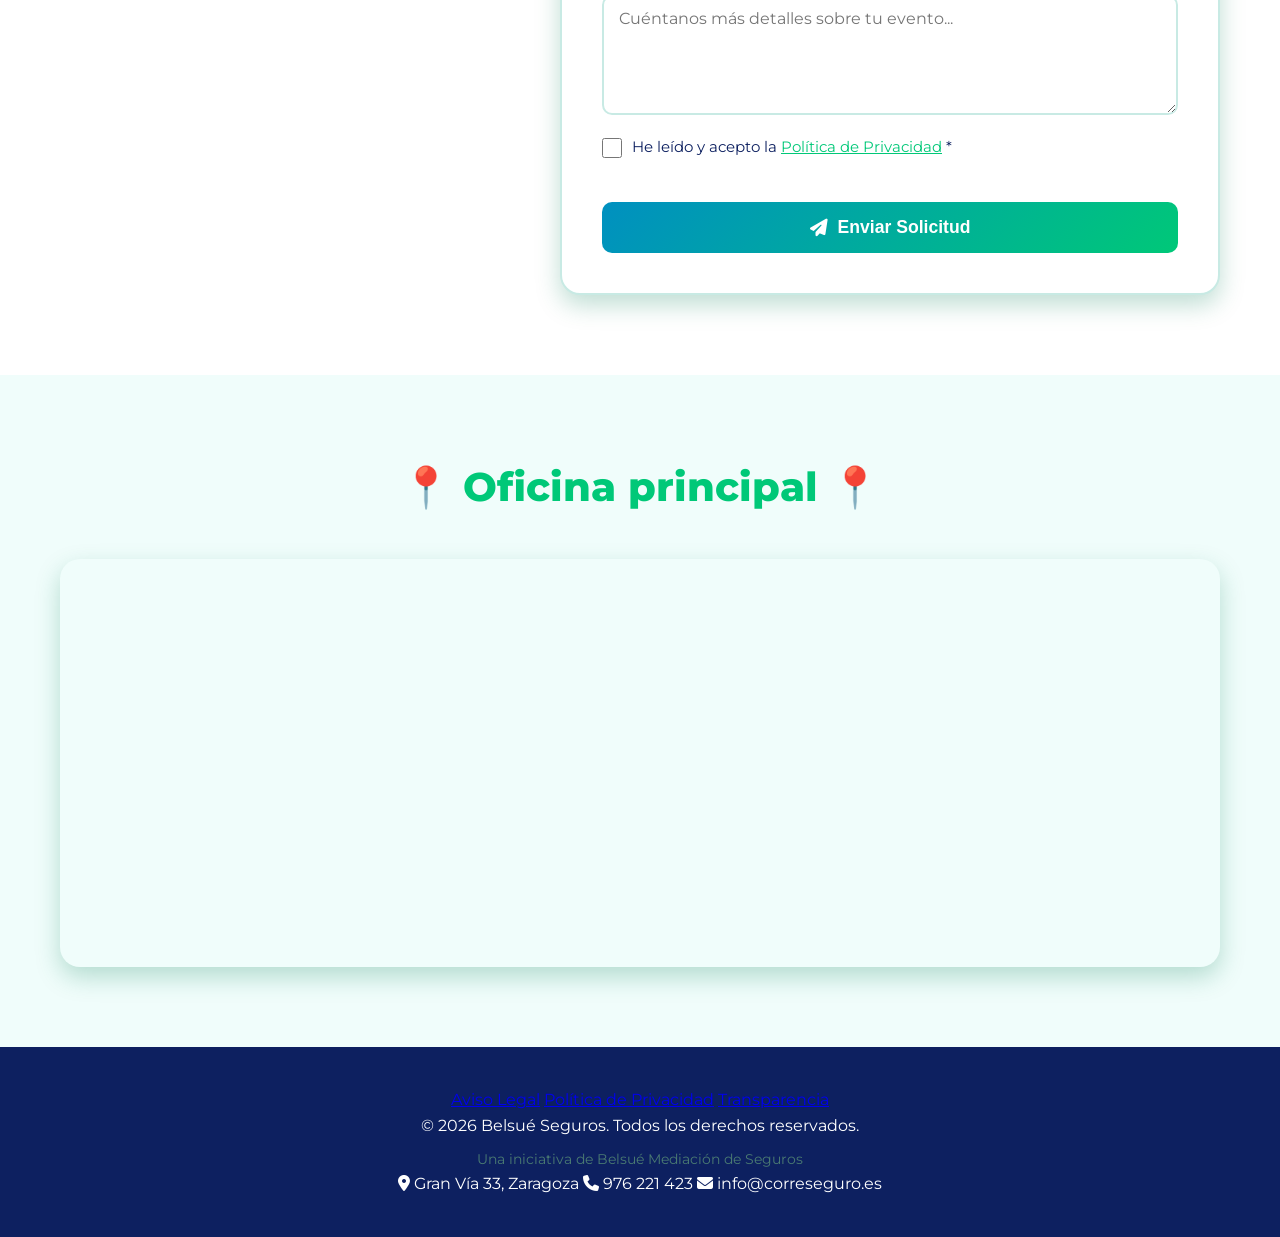
==== commit f7ed5d41: "actualizacion" ====
--- a/contorg.html
+++ b/contorg.html
@@ -52,7 +52,7 @@
                     <div class="contacto-info">
                         <h3>Llámanos</h3>
                         <p class="contacto-dato">
-                            <a href="tel:+34900123456">900 123 456</a>
+                            <a href="tel:+34900123456">976 22 14 23</a>
                         </p>
                         <p class="contacto-horario">Lun - Vie: 9:00 - 18:30</p>
                     </div>
@@ -66,25 +66,12 @@
                     <div class="contacto-info">
                         <h3>Escríbenos</h3>
                         <p class="contacto-dato">
-                            <a href="mailto:organizadores@correseguro.es">organizadores@correseguro.es</a>
+                            <a href="mailto:segurosdepoliza@correseguro.es">segurosdeportivos@correseguro.es</a>
                         </p>
                         
                     </div>
                 </div>
 
-                <!-- WHATSAPP -->
-                <div class="contacto-card">
-                    <div class="contacto-icon">
-                        <i class="fab fa-whatsapp"></i>
-                    </div>
-                    <div class="contacto-info">
-                        <h3>WhatsApp</h3>
-                        <p class="contacto-dato">
-                            <a href="https://wa.me/34600123456" target="_blank">600 123 456</a>
-                        </p>
-                        
-                    </div>
-                </div>
             </div>
         </div>
     </section>
@@ -226,12 +213,13 @@
     <!-- FOOTER -->
     <footer class="footer">
         <div class="container">
-            <p>&copy; 2026 CorreSeguro. Todos los derechos reservados.</p>
+            <p>&copy; 2026 Belsué Seguros. Todos los derechos reservados.</p>
             <p class="footer-note">Seguro emitido a través de Surne Compañía de Seguros</p>
             <p class="footer-note">Una iniciativa de Belsué Mediación de Seguros</p>
         </div>
     </footer>
 
     <script src="js/contorg.js"></script>
+    <script src="js/components.js"></script>
 </body>
 </html>
--- a/css/styles.css
+++ b/css/styles.css
@@ -1,29 +1,29 @@
 /* ========================================
-   VARIABLES Y RESET - PALETA EQUILIBRADA
+   VARIABLES Y RESET - PALETA VERDE-MARINO
    ======================================== */
 :root {
-    /* Color corporativo Belsue */
-    --primary-color: #8A0C3C;
-    --primary-dark: #6B092F;
-    --primary-light: #A81048;
-    
-    /* Colores de acento */
-    --accent-gold: #FFD700;
-    --accent-orange: #FF6B35;
-    --accent-teal: #17BEBB;
-    
+    /* Primario: teal-verde vibrante (salud, naturaleza, running) */
+    --primary-color: #00C878;
+    --primary-dark: #007A52;
+    --primary-light: #7BFFC4;
+
+    /* Acento marino y cyan (confianza, frescura) */
+    --accent-gold: #2050B0;
+    --accent-orange: #0090C0;
+    --accent-teal: #00B8D4;
+
     /* Neutros */
-    --secondary-color: #1A1A2E;
-    --text-dark: #1A1A2E;
-    --text-light: #6B7280;
+    --secondary-color: #0D2060;
+    --text-dark: #0D2060;
+    --text-light: #4A7A72;
     --white: #FFFFFF;
-    --light-gray: #F8F9FA;
-    --border-color: #E5E7EB;
-    
+    --light-gray: #F0FDFB;
+    --border-color: #C8EAE4;
+
     /* Efectos */
-    --success-color: #28A745;
-    --shadow: 0 4px 6px rgba(0, 0, 0, 0.1);
-    --shadow-lg: 0 10px 25px rgba(138, 12, 60, 0.3);
+    --success-color: #00A865;
+    --shadow: 0 4px 6px rgba(0, 122, 82, 0.15);
+    --shadow-lg: 0 10px 25px rgba(0, 122, 82, 0.25);
 }
 
 * {
@@ -49,7 +49,7 @@
    HERO SECTION
    ======================================== */
 .hero {
-    background: linear-gradient(135deg, #8A0C3C 0%, #5A0828 100%);
+    background: linear-gradient(135deg, #00C878 0%, #0D2060 100%);
     min-height: 70vh;
     position: relative;
     overflow: hidden;
@@ -186,7 +186,7 @@
 }
 
 .btn-primary:hover {
-    background: #E55A2B;
+    background: #007A52;
     transform: translateY(-3px);
     box-shadow: 0 8px 25px rgba(255, 107, 53, 0.6);
 }
@@ -202,6 +202,10 @@
     color: var(--primary-color);
 }
 
+.formulario .section-title {
+    color: var(--primary-light);
+}
+
 .section-subtitle {
     text-align: center;
     color: var(--text-light);
@@ -209,6 +213,12 @@
     margin-bottom: 50px;
 }
 
+.formulario .section-subtitle {
+    color: rgba(255, 255, 255, 0.85);
+    font-size: 1.2rem;
+    letter-spacing: 0.5px;
+}
+
 section {
     padding: 80px 0;
 }
@@ -223,8 +233,22 @@
 
 .coberturas-grid {
     display: grid;
-    grid-template-columns: repeat(auto-fit, minmax(300px, 1fr));
+    grid-template-columns: repeat(6, 1fr);
     gap: 30px;
+    max-width: 1100px;
+    margin: 0 auto;
+}
+
+.coberturas-grid .cobertura-card {
+    grid-column: span 2;
+}
+
+.coberturas-grid .cobertura-card:nth-child(4) {
+    grid-column: 2 / span 2;
+}
+
+.coberturas-grid .cobertura-card:nth-child(5) {
+    grid-column: 4 / span 2;
 }
 
 .cobertura-card {
@@ -266,6 +290,130 @@
 
 .cobertura-card p {
     color: var(--text-light);
+}
+
+.coberturas-nota {
+    text-align: center;
+    margin-top: 30px;
+    font-size: 0.85rem;
+    color: var(--text-light);
+    border-top: 1px solid #E5E7EB;
+    padding-top: 20px;
+    font-style: italic;
+}
+
+.cobertura-card--principal {
+    background: linear-gradient(135deg, var(--primary-color), var(--secondary-color));
+    border-top: none;
+    margin-bottom: 30px;
+    padding: 50px 40px 30px;
+    max-width: 700px;
+    margin-left: auto;
+    margin-right: auto;
+}
+
+.cobertura-card--principal h3 {
+    color: var(--white);
+    font-size: 1.8rem;
+}
+
+.cobertura-card--principal p {
+    color: rgba(255, 255, 255, 0.85);
+    font-size: 1.05rem;
+}
+
+.cobertura-card--principal .icon-box {
+    background: rgba(255, 255, 255, 0.2);
+    width: 100px;
+    height: 100px;
+}
+
+.cobertura-card--principal .icon-box i {
+    font-size: 2.5rem;
+}
+
+.cobertura-card--principal:hover {
+    transform: translateY(-10px);
+    box-shadow: 0 20px 50px rgba(138, 12, 60, 0.45);
+}
+
+.cobertura-incluye-label {
+    margin-top: 25px;
+    color: rgba(255, 255, 255, 0.7);
+    font-size: 0.9rem;
+    font-weight: 700;
+    letter-spacing: 1.5px;
+    text-transform: uppercase;
+}
+
+/* ========================================
+   RIESGO CUBIERTO - LÍNEA DIVISORA
+   ======================================== */
+.riesgo-cubierto {
+    display: flex;
+    align-items: center;
+    justify-content: center;
+    gap: 20px;
+    margin: 40px 0 25px 0;
+}
+
+.riesgo-linea {
+    flex: 1;
+    height: 2px;
+    background: linear-gradient(90deg, transparent, #007A52, transparent);
+}
+
+.riesgo-titulo {
+    font-size: 1.8rem;
+    font-weight: 700;
+    color: #007A52;
+    margin: 0;
+    white-space: nowrap;
+    letter-spacing: 0.5px;
+}
+
+.riesgo-descripcion {
+    text-align: center;
+    color: var(--text-light);
+    font-size: 1.05rem;
+    max-width: 800px;
+    margin: 0 auto 40px;
+    line-height: 1.6;
+    padding: 0 20px;
+}
+
+/* ========================================
+   BADGE DE PRECIO
+   ======================================== */
+.precio-badge {
+    display: flex;
+    justify-content: center;
+    align-items: center;
+    margin: 50px 0 40px 0;
+    animation: bounce-in 0.6s ease-out;
+}
+
+.precio-badge img {
+    max-width: 400px;
+    width: 100%;
+    height: auto;
+    filter: drop-shadow(0 8px 16px rgba(45, 154, 106, 0.2));
+    transition: transform 0.3s ease;
+}
+
+.precio-badge img:hover {
+    transform: scale(1.08);
+}
+
+@keyframes bounce-in {
+    0% {
+        opacity: 0;
+        transform: translateY(30px);
+    }
+    100% {
+        opacity: 1;
+        transform: translateY(0);
+    }
 }
 
 /* ========================================
@@ -598,6 +746,18 @@
 
     .coberturas-grid {
         grid-template-columns: 1fr;
+        gap: 20px;
+        padding: 0 10px;
+    }
+
+    .coberturas-grid .cobertura-card,
+    .coberturas-grid .cobertura-card:nth-child(4),
+    .coberturas-grid .cobertura-card:nth-child(5) {
+        grid-column: span 1;
+    }
+
+    .cobertura-card {
+        padding: 30px 20px;
     }
 
     .contacto-info {
@@ -1267,8 +1427,8 @@
 }
 
 .nota-legal {
-    background: #fff3cd;
-    border-left: 4px solid #ffc107;
+    background: #E8FFF7;
+    border-left: 4px solid #00C878;
     padding: 15px 20px;
     margin-top: 20px;
     border-radius: 5px;
@@ -1290,8 +1450,8 @@
 }
 
 .nota-iban {
-    background: #e3f2fd;
-    border-left: 4px solid #2196F3;
+    background: #E0F7FA;
+    border-left: 4px solid #00B8D4;
     padding: 12px 15px;
     margin-top: 15px;
     border-radius: 5px;
@@ -1326,10 +1486,10 @@
         gap: 10px;
     }
 }
-   /* Botón Ayuda - Dorado */
+   /* Botón Ayuda */
 .btn-ayuda {
     display: inline-block;
-    background: linear-gradient(135deg, #FFD700 0%, #DAA520 100%);
+    background: linear-gradient(135deg, #00B8D4 0%, #2050B0 100%);
     color: #FFFFFF;
     padding: 12px 30px;
     border-radius: 25px;
@@ -1337,14 +1497,14 @@
     font-weight: 700;
     font-size: 1rem;
     transition: all 0.3s;
-    box-shadow: 0 4px 15px rgba(255, 215, 0, 0.4);
+    box-shadow: 0 4px 15px rgba(0, 184, 212, 0.35);
     margin-left: 10px;
 }
 
 .btn-ayuda:hover {
     transform: translateY(-3px);
-    box-shadow: 0 6px 25px rgba(255, 215, 0, 0.6);
-    background: linear-gradient(135deg, #FFC107 0%, #FF9800 100%);
+    box-shadow: 0 6px 25px rgba(0, 184, 212, 0.5);
+    background: linear-gradient(135deg, #0090C0 0%, #0D2060 100%);
     color: #FFFFFF;
     text-decoration: none;
 }
--- a/css/contorg.css
+++ b/css/contorg.css
@@ -6,7 +6,7 @@
    NAVBAR - COLOR CORPORATIVO
    ======================================== */
 .navbar {
-    background: linear-gradient(135deg, #8A0C3C 0%, #6B092F 100%) !important;
+    background: linear-gradient(135deg, #00C878 0%, #0D2060 100%) !important;
     padding: 20px 0;
     box-shadow: 0 2px 10px rgba(0, 0, 0, 0.1);
     position: sticky;
@@ -99,7 +99,7 @@
 /* Efecto hover mejorado */
 .contacto-card:hover {
     transform: translateY(-10px);
-    box-shadow: 0 15px 40px rgba(138, 12, 60, 0.2);
+    box-shadow: 0 15px 40px rgba(0, 122, 82, 0.2);
     border-color: var(--accent-gold);
 }
 
@@ -124,7 +124,7 @@
 .contacto-icon {
     width: 80px;
     height: 80px;
-    background: linear-gradient(135deg, var(--accent-gold) 0%, #FFA500 100%);
+    background: linear-gradient(135deg, var(--accent-teal) 0%, var(--primary-color) 100%);
     border-radius: 50%;
     display: flex;
     align-items: center;
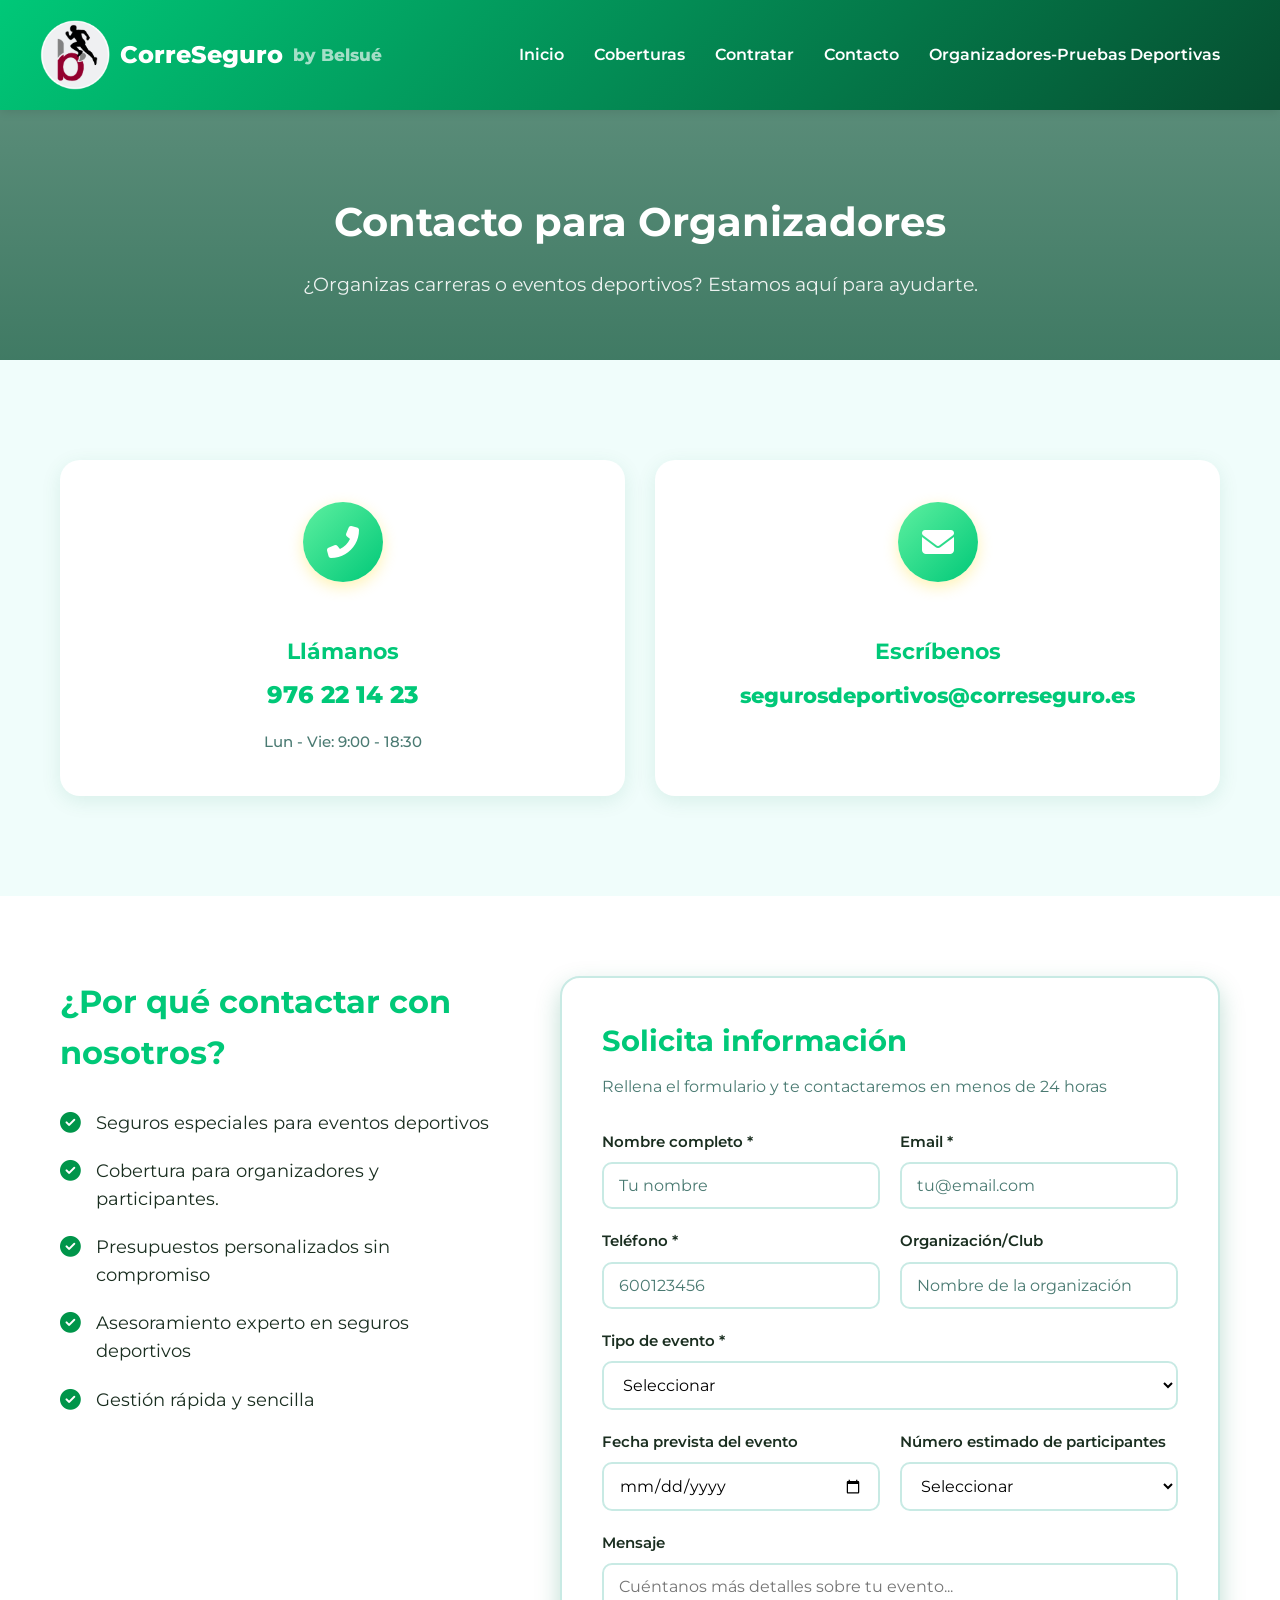
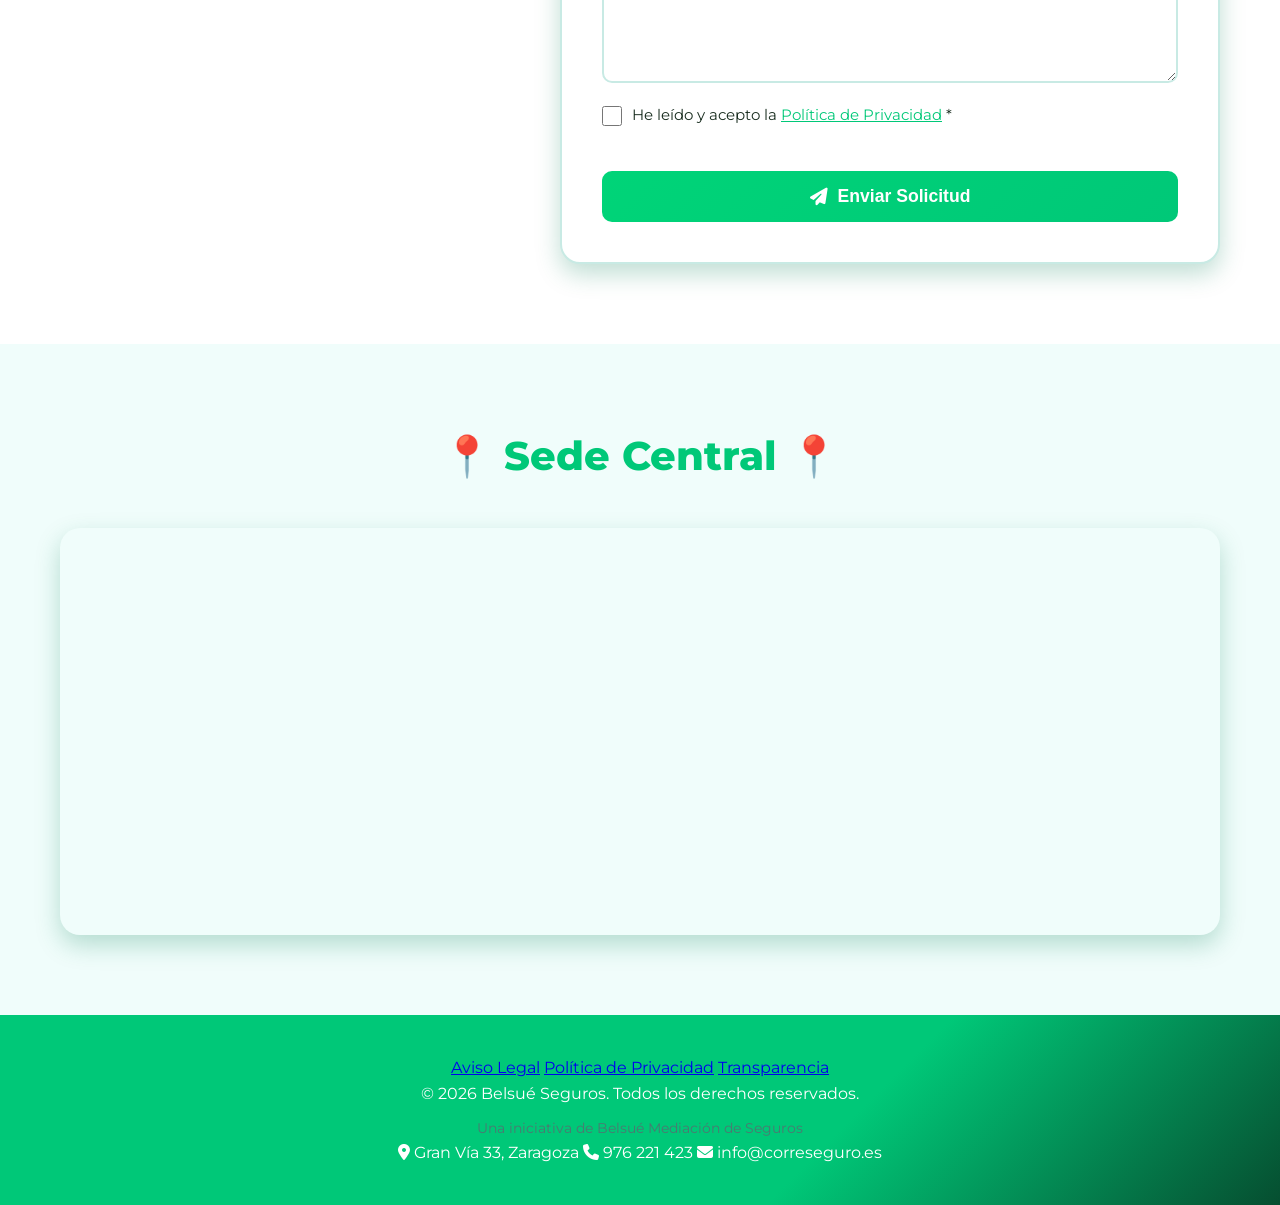
==== commit 03d57321: "fotos y cambios" ====
--- a/contorg.html
+++ b/contorg.html
@@ -89,7 +89,7 @@
                         </li>
                         <li>
                             <i class="fas fa-check-circle"></i>
-                            <span>Cobertura para todos los participantes</span>
+                            <span>Cobertura para organizadores y participantes.</span>
                         </li>
                         <li>
                             <i class="fas fa-check-circle"></i>
@@ -102,10 +102,6 @@
                         <li>
                             <i class="fas fa-check-circle"></i>
                             <span>Gestión rápida y sencilla</span>
-                        </li>
-                        <li>
-                            <i class="fas fa-check-circle"></i>
-                            <span>Soporte durante todo el evento</span>
                         </li>
                     </ul>
                 </div>
@@ -147,6 +143,8 @@
                                     <option value="Carrera Popular">Carrera Popular</option>
                                     <option value="Trail Running">Trail Running</option>
                                     <option value="Triatlón">Triatlón</option>
+                                    <option value="Triatlón">BTT</option>
+                                    <option value="Triatlón">Cicloturismo</option>
                                     <option value="Otro">Otro</option>
                                 </select>
                             </div>
@@ -196,7 +194,7 @@
     <!-- MAPA (OPCIONAL) -->
     <section class="mapa-section">
         <div class="container">
-            <h2 class="section-title">📍 Oficina principal 📍 </h2>
+            <h2 class="section-title">📍 Sede Central 📍 </h2>
             <div class="mapa-container">
                 <iframe 
                     src="https://www.google.com/maps/embed?pb=!1m18!1m12!1m3!1d3037.5678901234567!2d-0.8924237!3d41.6450863!2m3!1f0!2f0!3f0!3m2!1i1024!2i768!4f13.1!3m3!1m2!1s0xd5914dc7a15a3cf%3A0xacaa8120db4a8786!2sBelsu%C3%A9%20Mediaci%C3%B3n%20de%20Seguros!5e0!3m2!1ses!2ses!4v1234567890123!5m2!1ses!2ses" 
--- a/css/styles.css
+++ b/css/styles.css
@@ -7,14 +7,14 @@
     --primary-dark: #007A52;
     --primary-light: #7BFFC4;
 
-    /* Acento marino y cyan (confianza, frescura) */
-    --accent-gold: #2050B0;
-    --accent-orange: #0090C0;
-    --accent-teal: #00B8D4;
+    /* Acentos verdes complementarios */
+    --accent-gold: #00954A;
+    --accent-orange: #00D478;
+    --accent-teal: #5EF0A0;
 
     /* Neutros */
-    --secondary-color: #0D2060;
-    --text-dark: #0D2060;
+    --secondary-color: #064E30;
+    --text-dark: #1A2E20;
     --text-light: #4A7A72;
     --white: #FFFFFF;
     --light-gray: #F0FDFB;
@@ -49,7 +49,7 @@
    HERO SECTION
    ======================================== */
 .hero {
-    background: linear-gradient(135deg, #00C878 0%, #0D2060 100%);
+    background: linear-gradient(135deg, #00C878 0%, #064E30 100%);
     min-height: 70vh;
     position: relative;
     overflow: hidden;
@@ -117,8 +117,8 @@
     padding: 80px 20px;
     color: var(--white);
 
-    background: linear-gradient(rgba(241, 167, 196, 0.7), rgba(26, 26, 46, 0.7)),
-                url('../images/1.jpg') center/cover no-repeat;
+    background: linear-gradient(rgba(0, 78, 48, 0.55), rgba(0, 78, 48, 0.70)),
+                url('../images/carrera4.JPG') center/cover no-repeat;
     border-radius: 20px;
     margin: 20px;
     box-shadow: 0 20px 40px rgba(0, 0, 0, 0.3);
@@ -133,7 +133,7 @@
 }
 
 .hero-content .highlight {
-    color: var(--accent-gold);
+    color: #FFC838;
     display: block;
     text-shadow: 2px 2px 4px rgba(0,0,0,0.3);
 }
@@ -161,7 +161,7 @@
 
 .feature i {
     font-size: 2.5rem;
-    color: var(--accent-gold);
+    color: #FFC838;
 }
 
 .feature span {
@@ -632,10 +632,93 @@
 }
 
 /* ========================================
+   CARRUSEL
+   ======================================== */
+.carrusel-section {
+    padding: 50px 0;
+    background: var(--light-gray);
+}
+
+.carrusel {
+    position: relative;
+    max-width: 1100px;
+    margin: 0 auto;
+    overflow: hidden;
+    padding: 0 50px;
+}
+
+.carrusel-track {
+    display: flex;
+    gap: 16px;
+    transition: transform 0.6s ease;
+}
+
+.carrusel-track img {
+    min-width: calc(33.333% - 11px);
+    height: 220px;
+    object-fit: cover;
+    object-position: center;
+    border-radius: 12px;
+    box-shadow: 0 4px 15px rgba(0,0,0,0.15);
+}
+
+.carrusel-btn {
+    position: absolute;
+    top: 50%;
+    transform: translateY(-50%);
+    background: var(--primary-color);
+    color: #fff;
+    border: none;
+    font-size: 1.8rem;
+    line-height: 1;
+    width: 42px;
+    height: 42px;
+    border-radius: 50%;
+    cursor: pointer;
+    z-index: 10;
+    transition: background 0.3s;
+}
+
+.carrusel-btn:hover {
+    background: var(--primary-dark);
+}
+
+.carrusel-prev { left: 0; }
+.carrusel-next { right: 0; }
+
+.carrusel-dots {
+    display: flex;
+    justify-content: center;
+    gap: 8px;
+    margin-top: 20px;
+}
+
+.carrusel-dots .dot {
+    width: 10px;
+    height: 10px;
+    border-radius: 50%;
+    background: var(--border-color);
+    cursor: pointer;
+    transition: background 0.3s;
+}
+
+.carrusel-dots .dot.active {
+    background: #FFC838;
+}
+
+@media (max-width: 768px) {
+    .carrusel { padding: 0 36px; }
+    .carrusel-track img {
+        min-width: calc(100% - 0px);
+        height: 200px;
+    }
+}
+
+/* ========================================
    FOOTER
    ======================================== */
 .footer {
-    background: var(--secondary-color);
+    background: linear-gradient(135deg, #00C878 0%, #00C878 65%, #064E30 100%);
     color: var(--white);
     text-align: center;
     padding: 40px 0;
@@ -1450,8 +1533,8 @@
 }
 
 .nota-iban {
-    background: #E0F7FA;
-    border-left: 4px solid #00B8D4;
+    background: #E8FFF4;
+    border-left: 4px solid #00C878;
     padding: 12px 15px;
     margin-top: 15px;
     border-radius: 5px;
@@ -1489,7 +1572,7 @@
    /* Botón Ayuda */
 .btn-ayuda {
     display: inline-block;
-    background: linear-gradient(135deg, #00B8D4 0%, #2050B0 100%);
+    background: linear-gradient(135deg, #00D478 0%, #00954A 100%);
     color: #FFFFFF;
     padding: 12px 30px;
     border-radius: 25px;
@@ -1497,14 +1580,14 @@
     font-weight: 700;
     font-size: 1rem;
     transition: all 0.3s;
-    box-shadow: 0 4px 15px rgba(0, 184, 212, 0.35);
+    box-shadow: 0 4px 15px rgba(0, 149, 74, 0.35);
     margin-left: 10px;
 }
 
 .btn-ayuda:hover {
     transform: translateY(-3px);
-    box-shadow: 0 6px 25px rgba(0, 184, 212, 0.5);
-    background: linear-gradient(135deg, #0090C0 0%, #0D2060 100%);
+    box-shadow: 0 6px 25px rgba(0, 149, 74, 0.5);
+    background: linear-gradient(135deg, #00C878 0%, #064E30 100%);
     color: #FFFFFF;
     text-decoration: none;
 }
--- a/css/contorg.css
+++ b/css/contorg.css
@@ -6,7 +6,7 @@
    NAVBAR - COLOR CORPORATIVO
    ======================================== */
 .navbar {
-    background: linear-gradient(135deg, #00C878 0%, #0D2060 100%) !important;
+    background: linear-gradient(135deg, #00C878 0%, #064E30 100%) !important;
     padding: 20px 0;
     box-shadow: 0 2px 10px rgba(0, 0, 0, 0.1);
     position: sticky;
@@ -48,7 +48,11 @@
    PAGE HEADER
    ======================================== */
 .contacto-header {
-    background: linear-gradient(135deg, var(--primary-color) 0%, var(--primary-dark) 100%);
+    background: linear-gradient(
+            rgba(0, 78, 48, 0.65),
+            rgba(0, 78, 48, 0.75)
+        ),
+        url('../images/carrera1.JPG') center/cover no-repeat;
     padding: 80px 0 60px;
     text-align: center;
 }
@@ -84,12 +88,13 @@
     background: var(--white);
     padding: 40px 30px;
     border-radius: 20px;
-    box-shadow: 0 5px 20px rgba(138, 12, 60, 0.1);
+    box-shadow: 0 5px 20px rgba(0, 122, 82, 0.1);
     display: flex;
     flex-direction: column;
     align-items: center;
+    justify-content: flex-start;
     text-align: center;
-    gap: 20px;
+    gap: 12px;
     transition: all 0.3s ease;
     border: 2px solid transparent;
     position: relative;
@@ -143,6 +148,15 @@
     color: var(--white);
 }
 
+.contacto-info {
+    width: 100%;
+    text-align: center;
+    display: flex;
+    flex-direction: column;
+    align-items: center;
+    gap: 6px;
+}
+
 /* Título */
 .contacto-info h3 {
     font-size: 1.4rem;
@@ -155,7 +169,7 @@
 .contacto-dato {
     font-size: 1.5rem;
     font-weight: 800;
-    margin: 10px 0;
+    margin: 0;
 }
 
 .contacto-dato a {
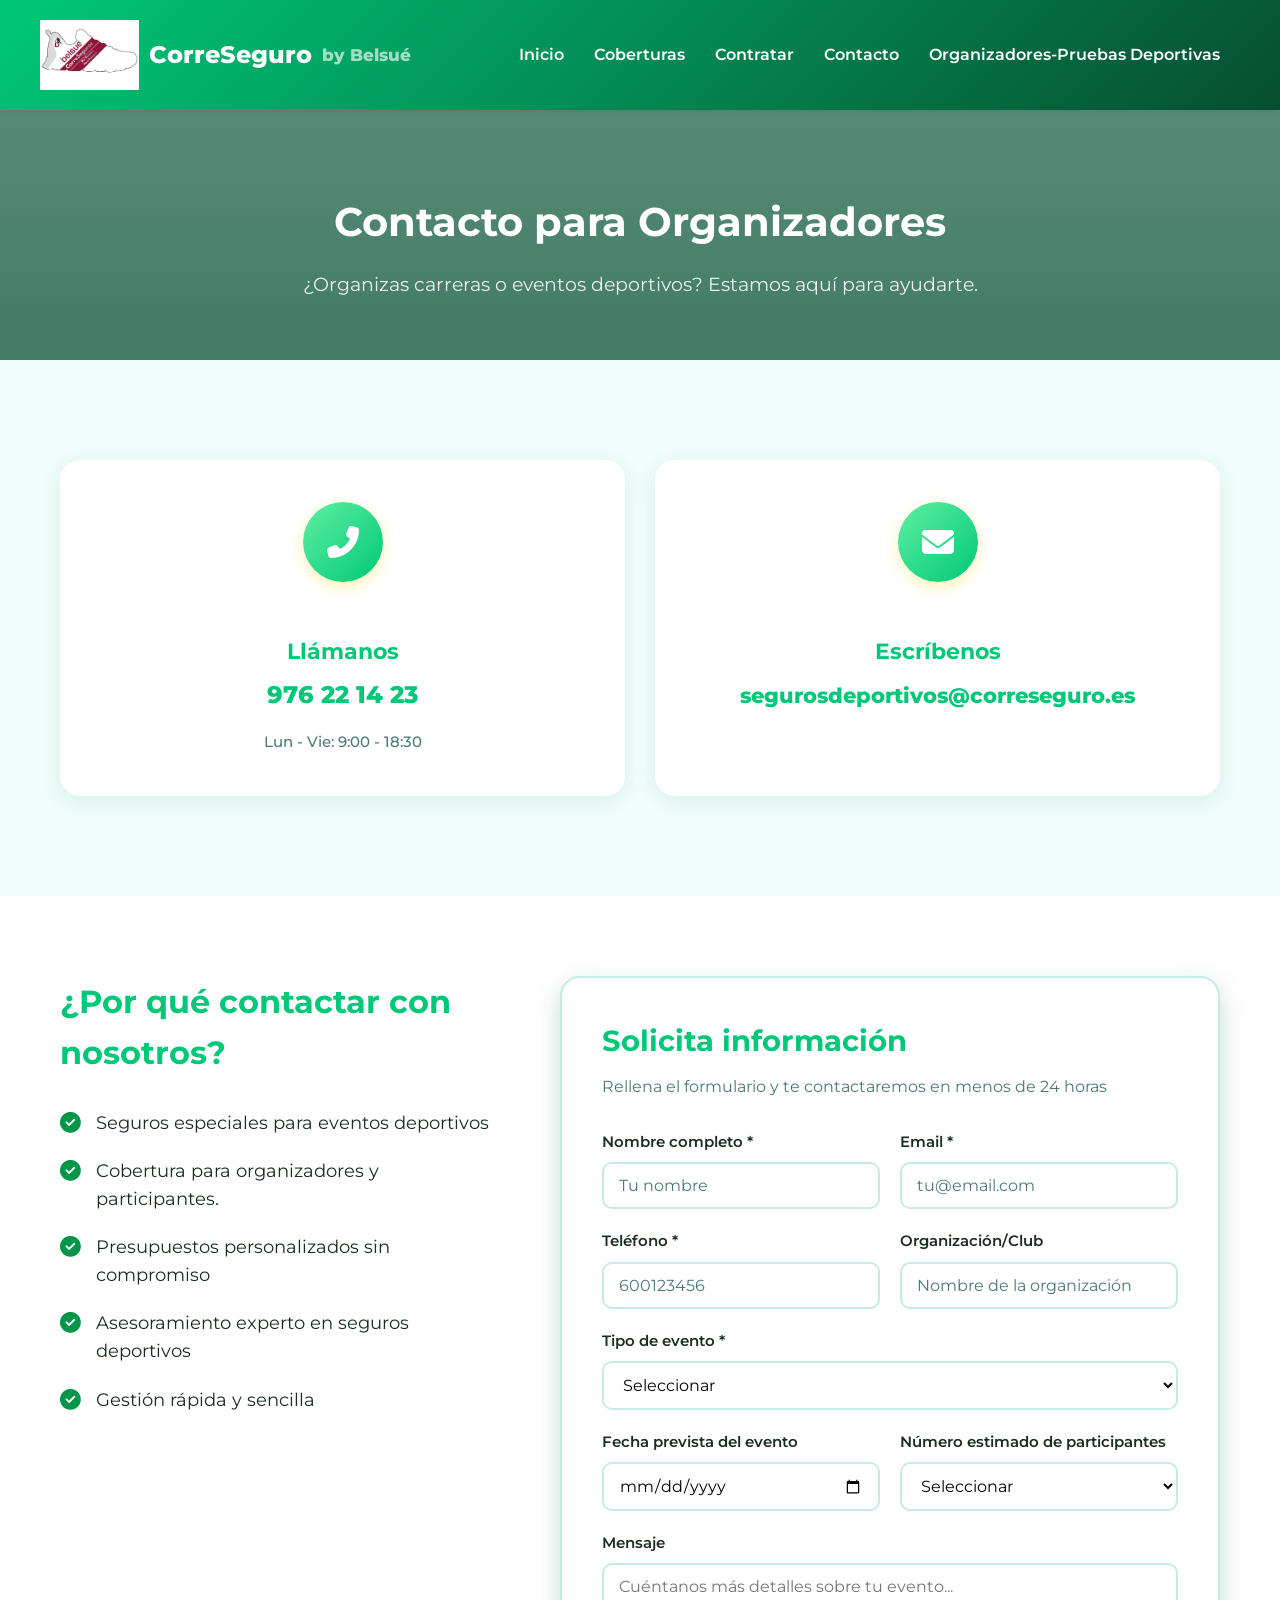
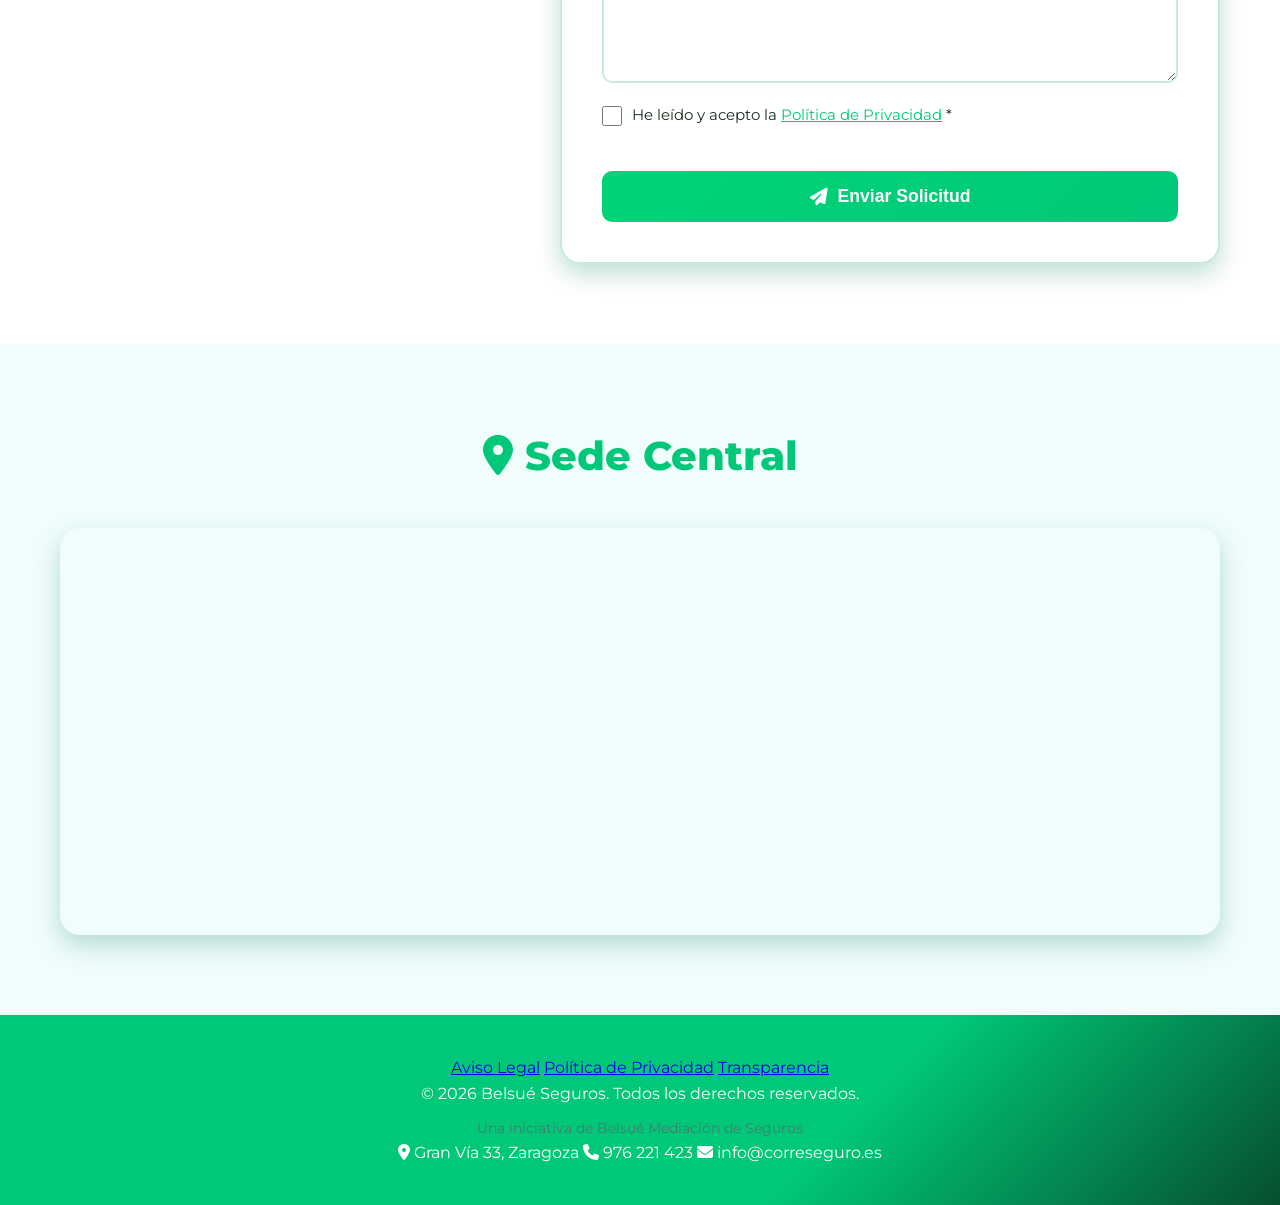
==== commit 6b4203b0: "Actualizaciones en contorg, eventos y components" ====
--- a/contorg.html
+++ b/contorg.html
@@ -18,7 +18,7 @@
     <nav class="navbar">
         <div class="container nav-container">
             <div class="logo">
-                <img src="images/logo1.png" alt="CorreSeguro" style="height: 70px; width: auto; margin-left: -20px;">
+                <img src="images/logo-correseguros-zap.png" alt="CorreSeguro" style="height: 70px; width: auto; margin-left: -20px;">
                 <span>CorreSeguro</span>
                 <span style="font-size: 0.7em; opacity: 0.8;"><a href="https://www.belsue.es/" class="enlaceWeb" target="_blank" rel="noopener noreferrer">by Belsué</a></span>
             </div>
@@ -194,7 +194,7 @@
     <!-- MAPA (OPCIONAL) -->
     <section class="mapa-section">
         <div class="container">
-            <h2 class="section-title">📍 Sede Central 📍 </h2>
+            <h2 class="section-title"><i class="fas fa-map-marker-alt"></i> Sede Central</h2>
             <div class="mapa-container">
                 <iframe 
                     src="https://www.google.com/maps/embed?pb=!1m18!1m12!1m3!1d3037.5678901234567!2d-0.8924237!3d41.6450863!2m3!1f0!2f0!3f0!3m2!1i1024!2i768!4f13.1!3m3!1m2!1s0xd5914dc7a15a3cf%3A0xacaa8120db4a8786!2sBelsu%C3%A9%20Mediaci%C3%B3n%20de%20Seguros!5e0!3m2!1ses!2ses!4v1234567890123!5m2!1ses!2ses" 
--- a/css/styles.css
+++ b/css/styles.css
@@ -50,9 +50,12 @@
    ======================================== */
 .hero {
     background: linear-gradient(135deg, #00C878 0%, #064E30 100%);
-    min-height: 70vh;
+    min-height: 88vh;
     position: relative;
     overflow: hidden;
+    display: flex;
+    flex-direction: column;
+    justify-content: center;
 }
 
 .hero-overlay {
@@ -263,7 +266,7 @@
 
 .cobertura-card:hover {
     transform: translateY(-10px);
-    box-shadow: 0 15px 40px rgba(138, 12, 60, 0.25);
+    box-shadow: 0 15px 40px rgba(0, 122, 82, 0.25);
 }
 
 .icon-box {
@@ -280,6 +283,23 @@
 .icon-box i {
     font-size: 2rem;
     color: var(--white);
+}
+
+/* Colores individuales por tarjeta */
+.coberturas-grid .cobertura-card:nth-child(1) .icon-box {
+    background: linear-gradient(135deg, #00C878, #007A52);
+}
+.coberturas-grid .cobertura-card:nth-child(2) .icon-box {
+    background: linear-gradient(135deg, #00B4A0, #006B60);
+}
+.coberturas-grid .cobertura-card:nth-child(3) .icon-box {
+    background: linear-gradient(135deg, #4CAF7A, #1B6B3A);
+}
+.coberturas-grid .cobertura-card:nth-child(4) .icon-box {
+    background: linear-gradient(135deg, #00A8C8, #005F7A);
+}
+.coberturas-grid .cobertura-card:nth-child(5) .icon-box {
+    background: linear-gradient(135deg, #FFC838, #CC8800);
 }
 
 .cobertura-card h3 {
@@ -334,7 +354,7 @@
 
 .cobertura-card--principal:hover {
     transform: translateY(-10px);
-    box-shadow: 0 20px 50px rgba(138, 12, 60, 0.45);
+    box-shadow: 0 20px 50px rgba(0, 122, 82, 0.45);
 }
 
 .cobertura-incluye-label {
@@ -389,20 +409,72 @@
     display: flex;
     justify-content: center;
     align-items: center;
+    gap: 60px;
+    flex-wrap: wrap;
     margin: 50px 0 40px 0;
     animation: bounce-in 0.6s ease-out;
 }
 
 .precio-badge img {
-    max-width: 400px;
+    max-width: 320px;
     width: 100%;
     height: auto;
     filter: drop-shadow(0 8px 16px rgba(45, 154, 106, 0.2));
-    transition: transform 0.3s ease;
-}
-
-.precio-badge img:hover {
-    transform: scale(1.08);
+}
+
+.precio-card {
+    background: linear-gradient(135deg, #00C878 0%, #064E30 100%);
+    color: var(--white);
+    border-radius: 24px;
+    padding: 36px 64px;
+    text-align: center;
+    box-shadow: 0 12px 40px rgba(0, 122, 82, 0.35);
+    transition: transform 0.3s ease, box-shadow 0.3s ease;
+}
+
+.precio-card:hover {
+    transform: translateY(-4px) scale(1.02);
+    box-shadow: 0 20px 50px rgba(0, 122, 82, 0.45);
+}
+
+.precio-tag {
+    font-size: 0.85rem;
+    font-weight: 700;
+    letter-spacing: 2px;
+    text-transform: uppercase;
+    opacity: 0.75;
+    margin-bottom: 8px;
+}
+
+.precio-amount {
+    font-size: 5rem;
+    font-weight: 800;
+    line-height: 1;
+    color: #FFC838;
+}
+
+.precio-cents {
+    font-size: 2.4rem;
+    font-weight: 700;
+    vertical-align: super;
+}
+
+.precio-period {
+    font-size: 1.2rem;
+    font-weight: 600;
+    opacity: 0.85;
+    margin-top: 4px;
+}
+
+.precio-desc {
+    font-size: 0.8rem;
+    font-weight: 600;
+    opacity: 0.65;
+    margin-top: 14px;
+    letter-spacing: 1px;
+    text-transform: uppercase;
+    border-top: 1px solid rgba(255, 255, 255, 0.2);
+    padding-top: 12px;
 }
 
 @keyframes bounce-in {
@@ -619,7 +691,7 @@
 
 .contacto-item i {
     font-size: 2.5rem;
-    color: var(--accent-gold);
+    color: #FFC838;
 }
 
 .contacto-item h4 {
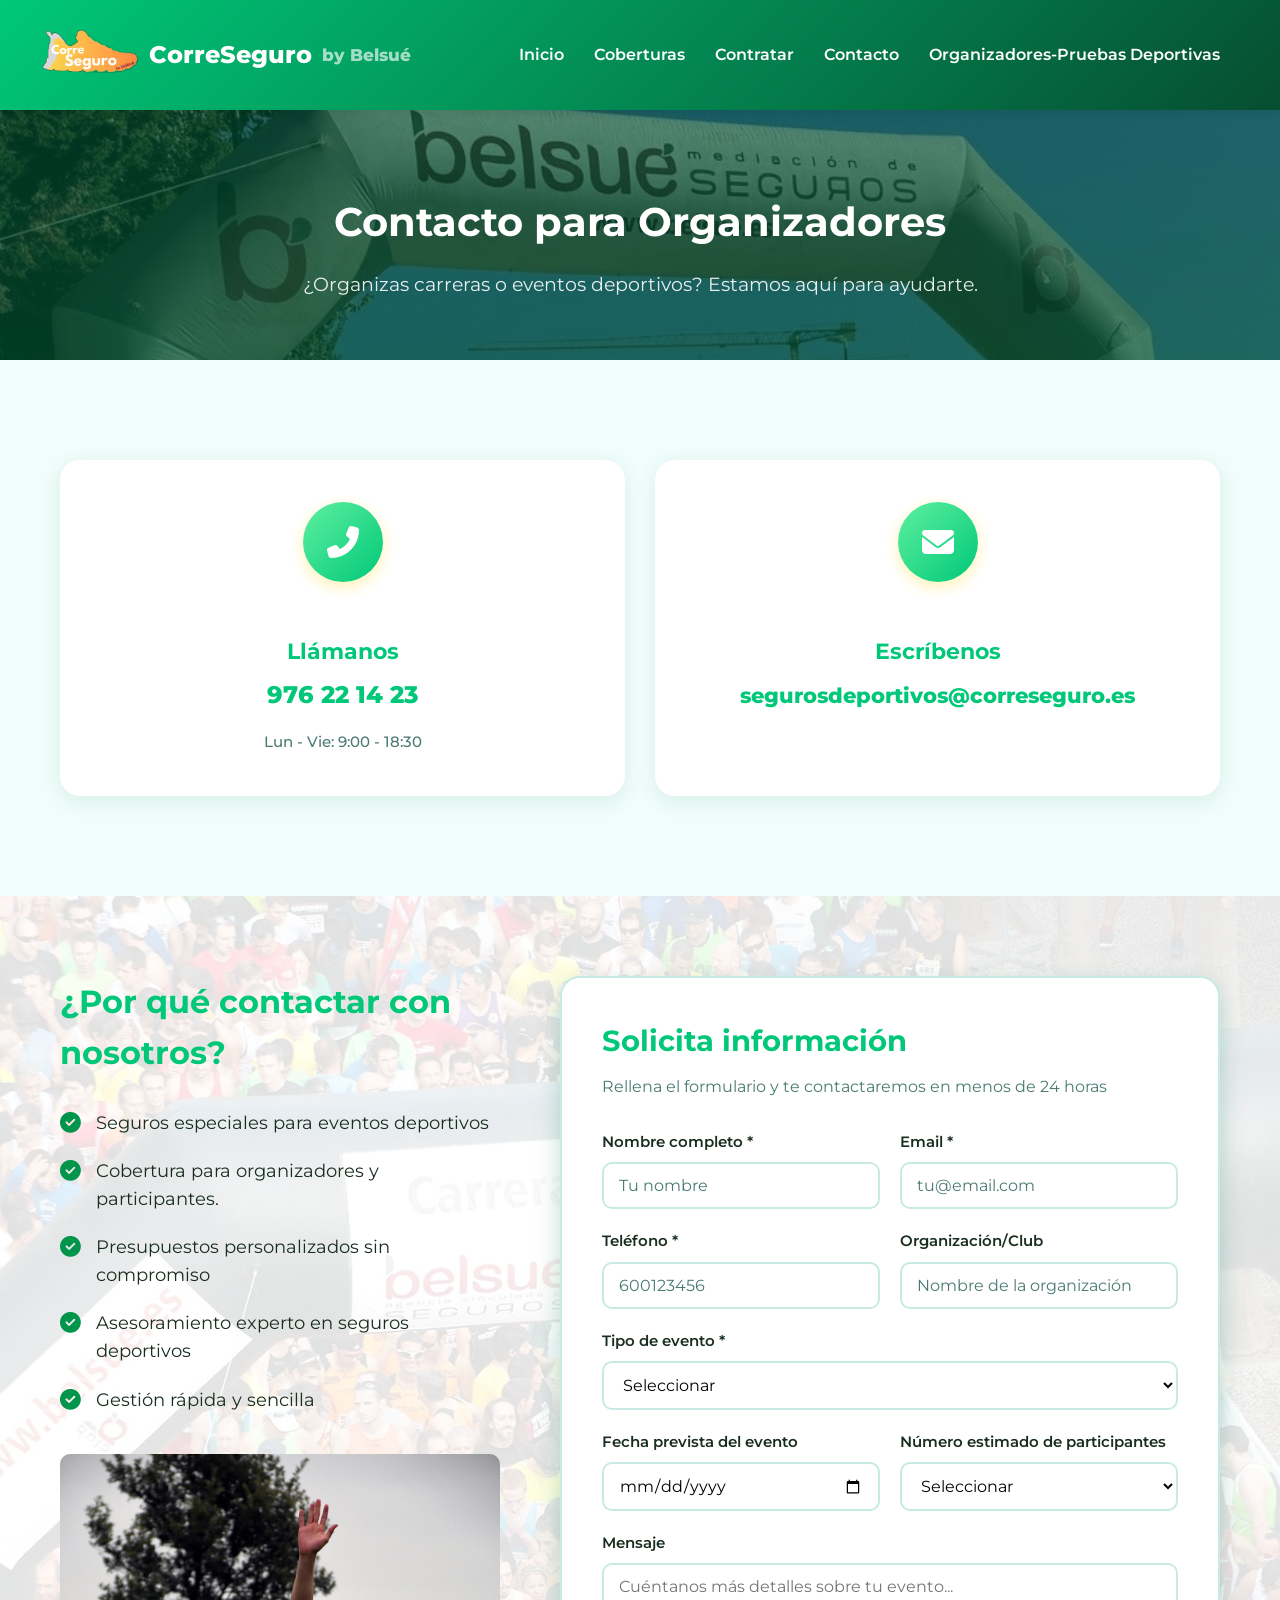
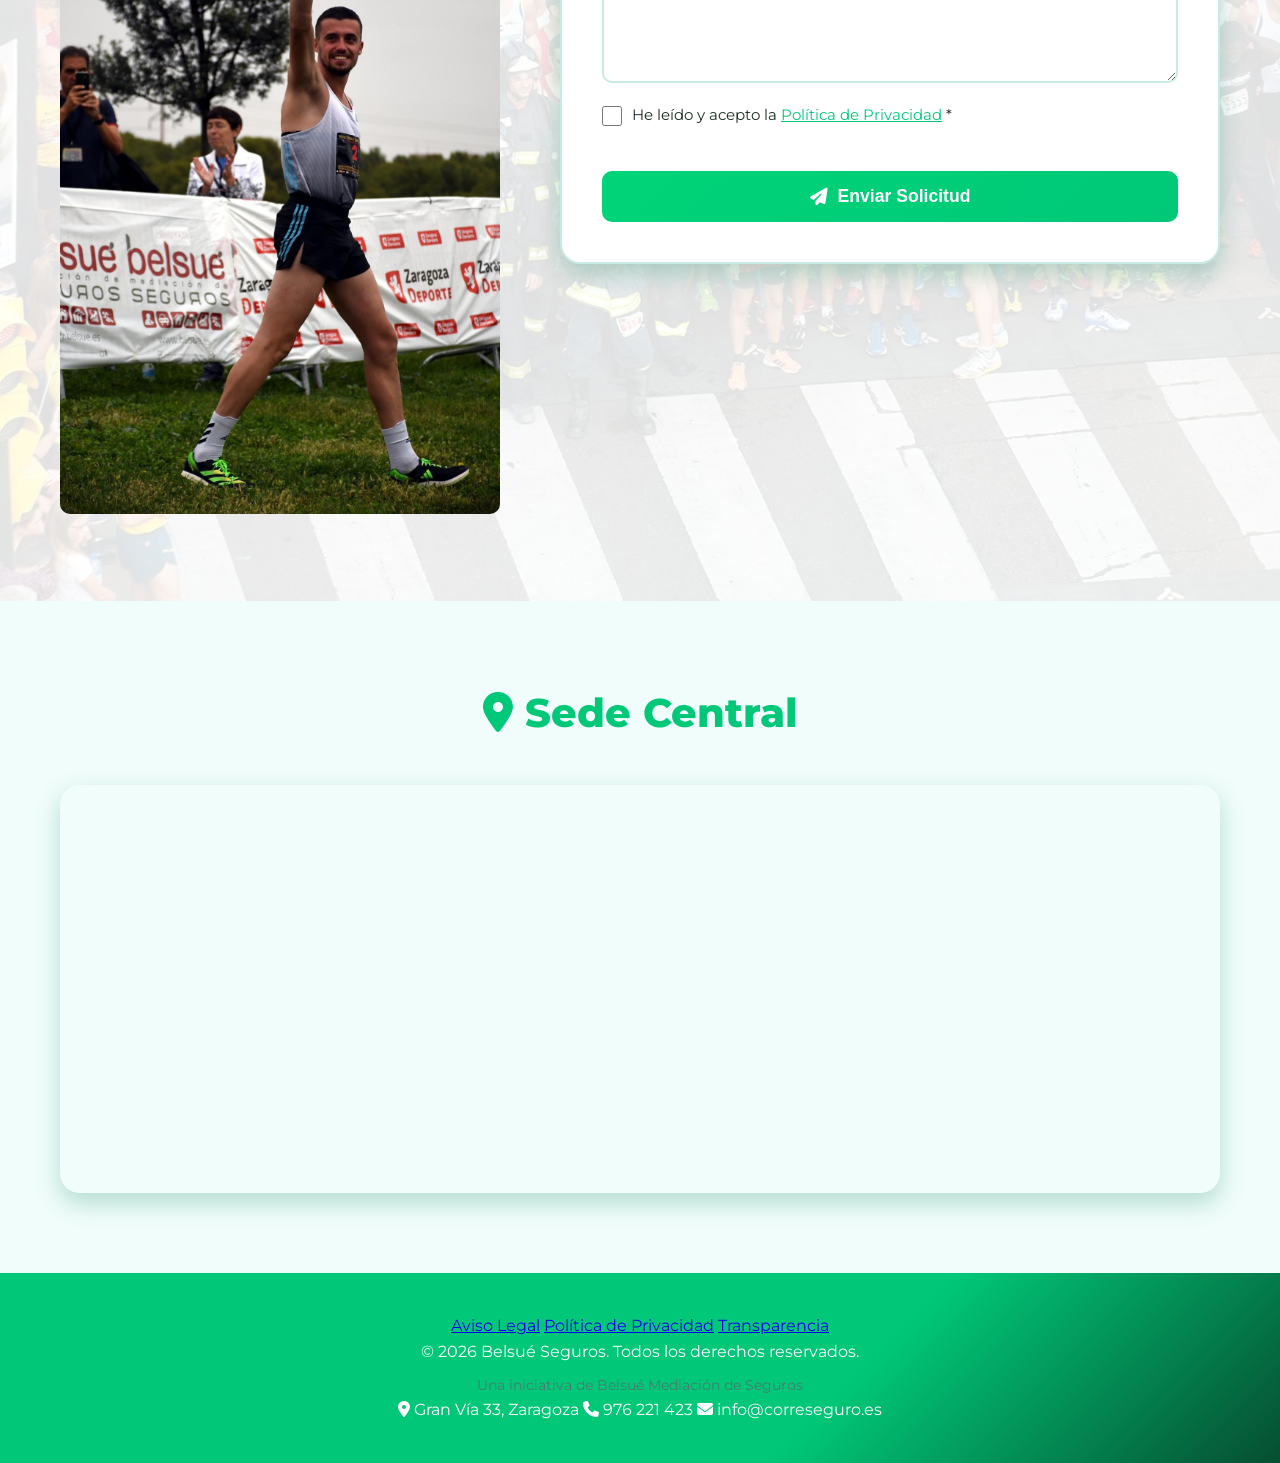
==== commit 60b1a85d: "actualizacion fin del lunes" ====
--- a/contorg.html
+++ b/contorg.html
@@ -104,6 +104,7 @@
                             <span>Gestión rápida y sencilla</span>
                         </li>
                     </ul>
+                    <img src="images/carrera8.JPG" alt="Carrera runners" style="width:100%; border-radius:10px; margin-top:20px; object-fit:cover;">
                 </div>
 
                 <div class="formulario-box">
--- a/css/contorg.css
+++ b/css/contorg.css
@@ -52,7 +52,7 @@
             rgba(0, 78, 48, 0.65),
             rgba(0, 78, 48, 0.75)
         ),
-        url('../images/carrera1.JPG') center/cover no-repeat;
+        url('../images/bannercopia.jpg') center/cover no-repeat;
     padding: 80px 0 60px;
     text-align: center;
 }
@@ -225,7 +225,9 @@
    ======================================== */
 .formulario-contacto {
     padding: 80px 0;
-    background: var(--white);
+    background:
+        linear-gradient(rgba(255,255,255,0.88), rgba(255,255,255,0.88)),
+        url('../images/image00032.jpeg') center/cover no-repeat;
 }
 
 .formulario-wrapper {
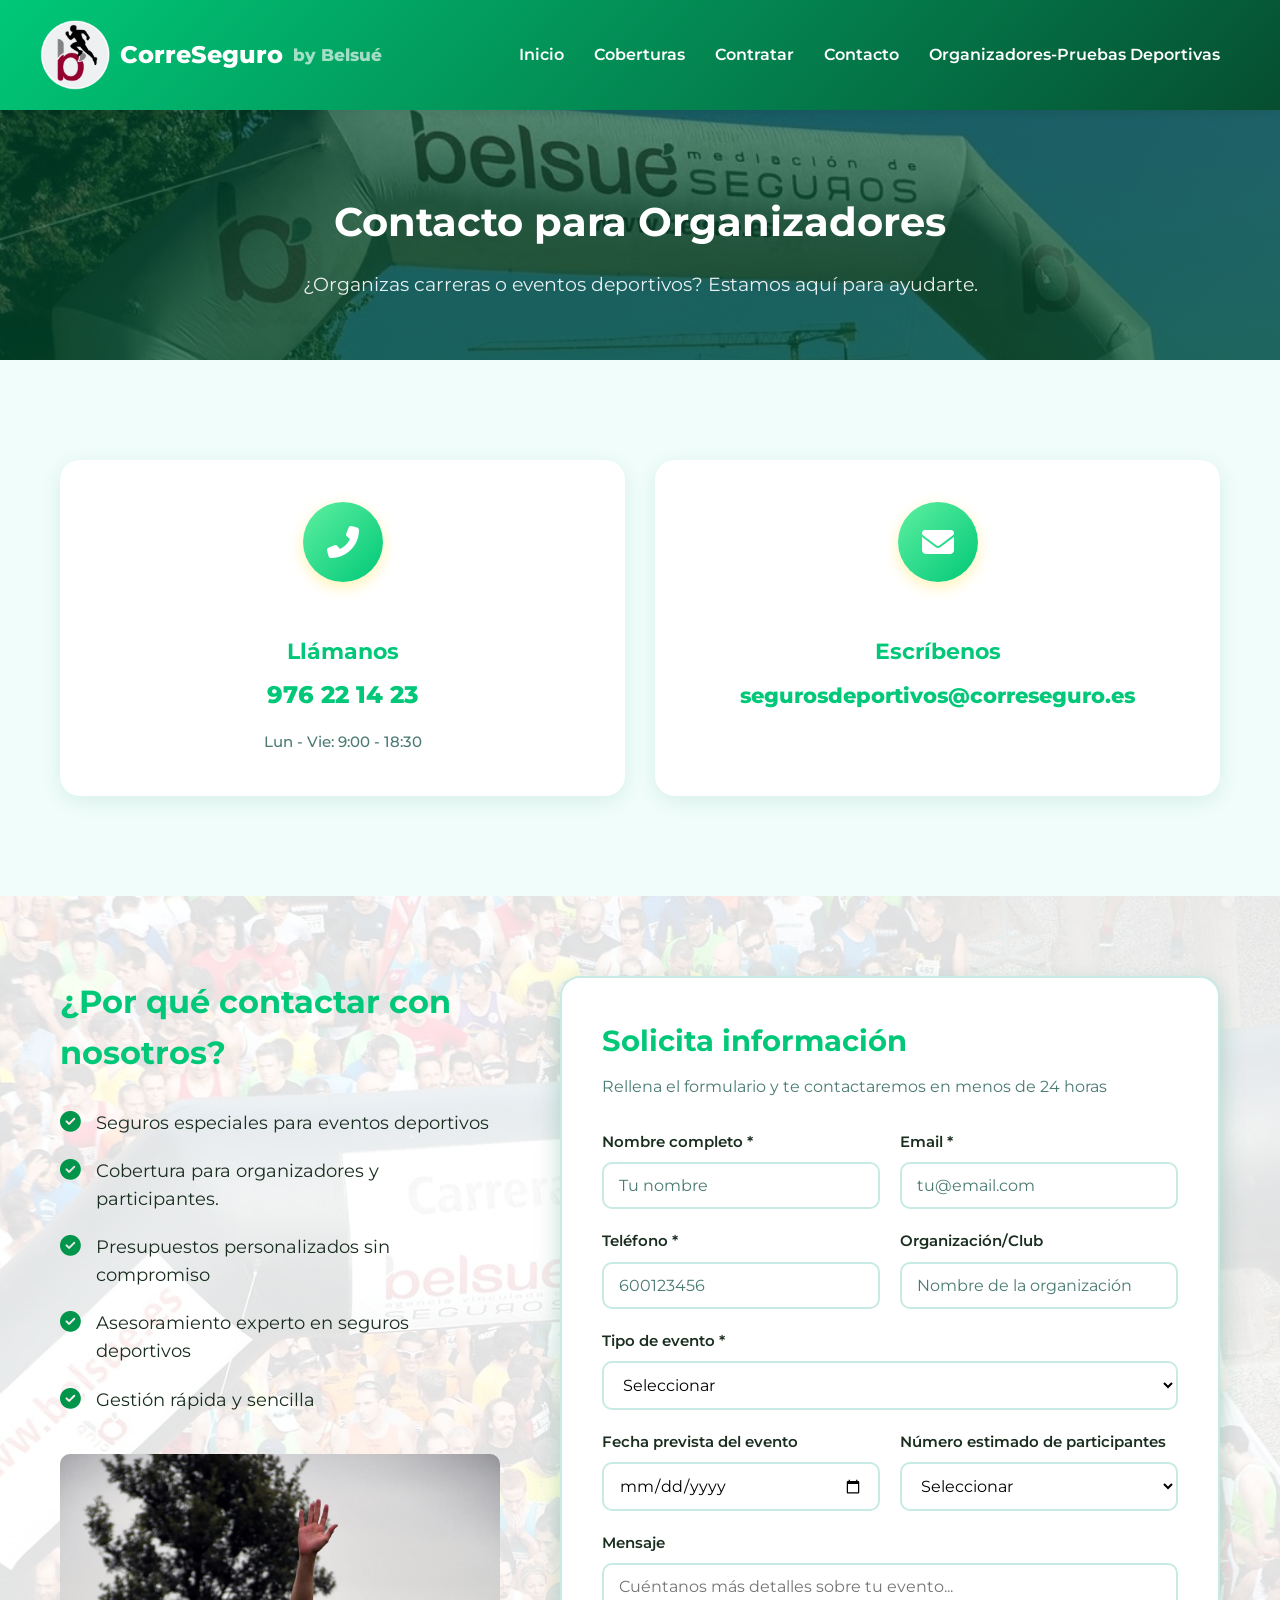
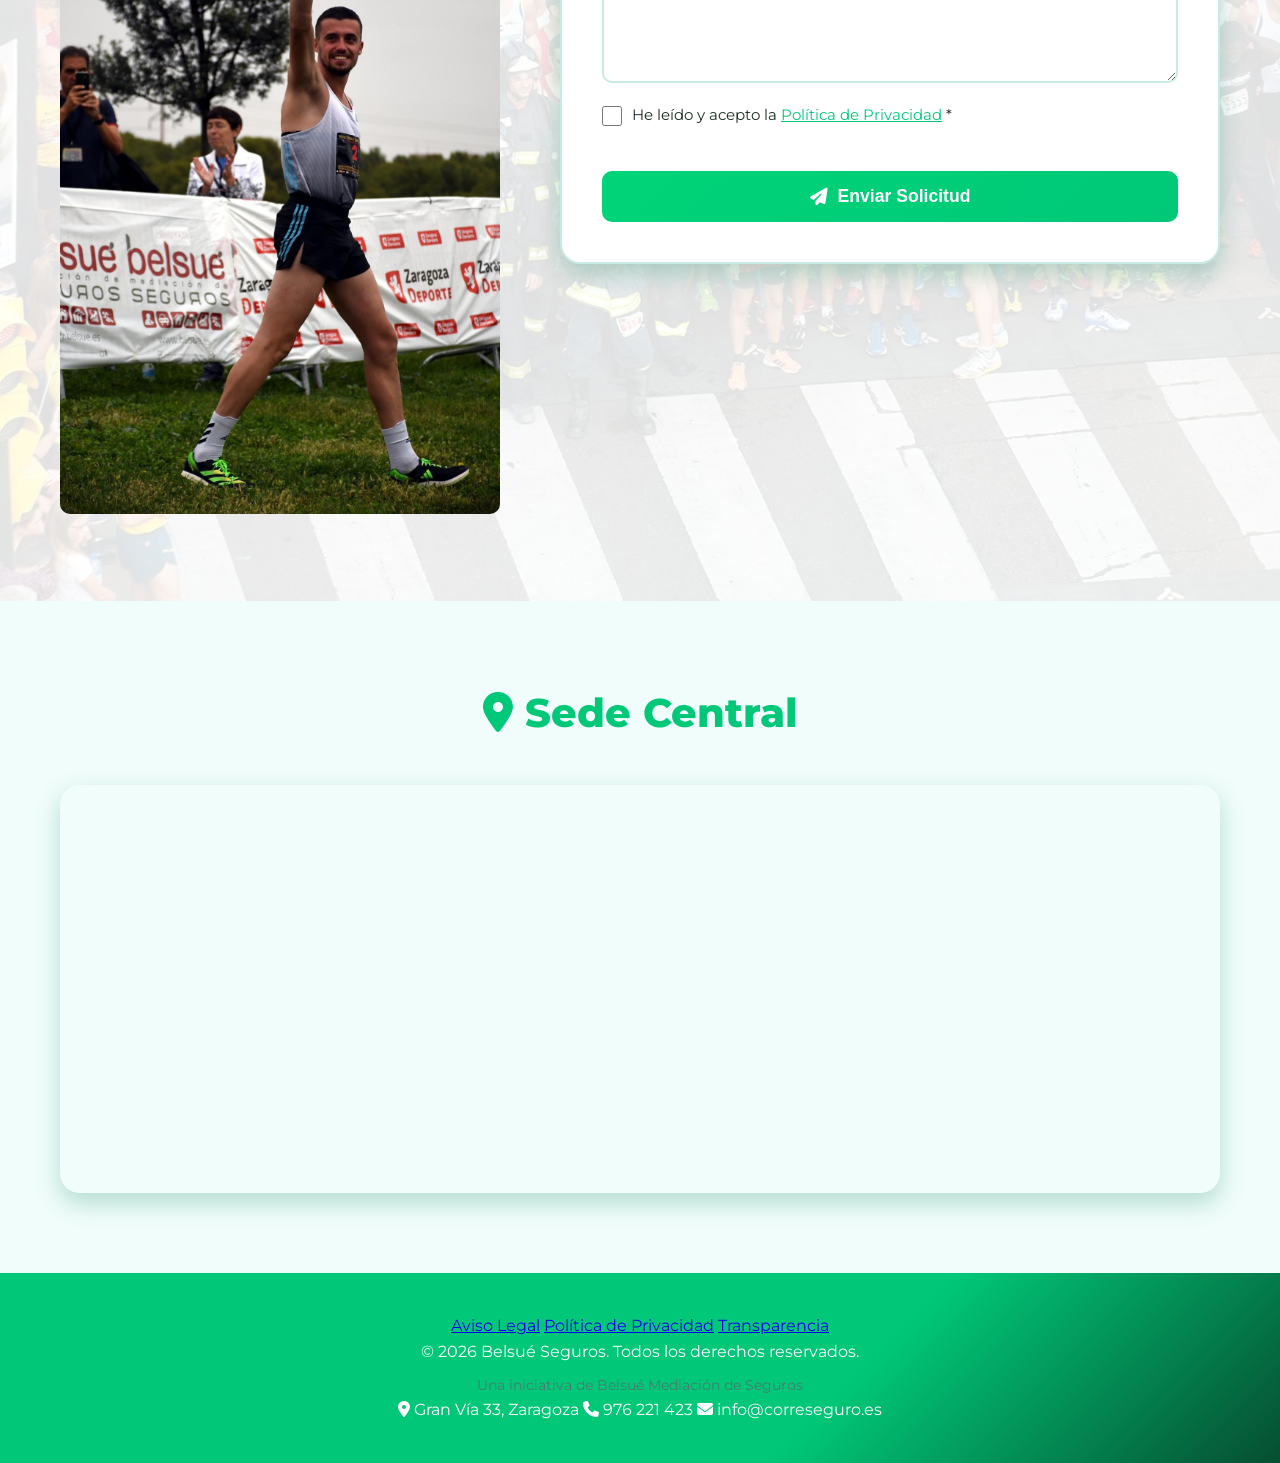
==== commit ab5892dd: "Actualizar páginas, estilos y añadir fuentes FontAwesome Co-Authored-By: Claude Sonnet 4.6 <noreply@" ====
--- a/contorg.html
+++ b/contorg.html
@@ -9,7 +9,7 @@
     <link rel="stylesheet" href="css/styles.css">
     <link rel="stylesheet" href="css/contorg.css">
     <!-- Font Awesome -->
-    <link rel="stylesheet" href="https://cdnjs.cloudflare.com/ajax/libs/font-awesome/6.4.0/css/all.min.css">
+    <link rel="stylesheet" href="css/fontawesome/all.min.css">
     <!-- Google Fonts -->
     <link href="https://fonts.googleapis.com/css2?family=Montserrat:wght@400;600;700;800&display=swap" rel="stylesheet">
 </head>
@@ -18,7 +18,7 @@
     <nav class="navbar">
         <div class="container nav-container">
             <div class="logo">
-                <img src="images/logo-correseguros-zap.png" alt="CorreSeguro" style="height: 70px; width: auto; margin-left: -20px;">
+                <img src="images/logo3.png" alt="CorreSeguro" style="height: 70px; width: auto; margin-left: -20px;">
                 <span>CorreSeguro</span>
                 <span style="font-size: 0.7em; opacity: 0.8;"><a href="https://www.belsue.es/" class="enlaceWeb" target="_blank" rel="noopener noreferrer">by Belsué</a></span>
             </div>
--- a/css/styles.css
+++ b/css/styles.css
@@ -55,7 +55,7 @@
     overflow: hidden;
     display: flex;
     flex-direction: column;
-    justify-content: center;
+    justify-content: flex-start;
 }
 
 .hero-overlay {
@@ -113,12 +113,46 @@
     color: var(--accent-gold);
 }
 
+/* Botón hamburguesa */
+.hamburger {
+    display: none;
+    flex-direction: column;
+    justify-content: center;
+    gap: 5px;
+    background: none;
+    border: none;
+    cursor: pointer;
+    padding: 6px;
+    z-index: 20;
+}
+
+.hamburger span {
+    display: block;
+    width: 26px;
+    height: 3px;
+    background: var(--white);
+    border-radius: 3px;
+    transition: all 0.3s ease;
+}
+
+/* Animación a X cuando está abierto */
+.hamburger.open span:nth-child(1) {
+    transform: translateY(8px) rotate(45deg);
+}
+.hamburger.open span:nth-child(2) {
+    opacity: 0;
+}
+.hamburger.open span:nth-child(3) {
+    transform: translateY(-8px) rotate(-45deg);
+}
+
 .hero-content {
     position: relative;
     z-index: 5;
     text-align: center;
     padding: 80px 20px;
     color: var(--white);
+    flex: 1;
 
     background: linear-gradient(rgba(0, 78, 48, 0.55), rgba(0, 78, 48, 0.70)),
                 url('../images/carrera4.JPG') center/cover no-repeat;
@@ -285,22 +319,6 @@
     color: var(--white);
 }
 
-/* Colores individuales por tarjeta */
-.coberturas-grid .cobertura-card:nth-child(1) .icon-box {
-    background: linear-gradient(135deg, #00C878, #007A52);
-}
-.coberturas-grid .cobertura-card:nth-child(2) .icon-box {
-    background: linear-gradient(135deg, #00B4A0, #006B60);
-}
-.coberturas-grid .cobertura-card:nth-child(3) .icon-box {
-    background: linear-gradient(135deg, #4CAF7A, #1B6B3A);
-}
-.coberturas-grid .cobertura-card:nth-child(4) .icon-box {
-    background: linear-gradient(135deg, #00A8C8, #005F7A);
-}
-.coberturas-grid .cobertura-card:nth-child(5) .icon-box {
-    background: linear-gradient(135deg, #FFC838, #CC8800);
-}
 
 .cobertura-card h3 {
     font-size: 1.3rem;
@@ -804,6 +822,13 @@
 .footer-legal  {
     color: #FFFFFF;  /* Blanco total */
 }
+.footer-contacto a {
+    color: inherit;
+    text-decoration: none;
+}
+.footer-contacto a:hover {
+    text-decoration: underline;
+}
 /* ========================================
    MODAL
    ======================================== */
@@ -873,8 +898,41 @@
         font-size: 2.5rem;
     }
 
+    .hamburger {
+        display: flex;
+    }
+
     .nav-menu {
         display: none;
+        flex-direction: column;
+        gap: 0;
+        position: absolute;
+        top: 100%;
+        left: 0;
+        right: 0;
+        background: rgba(6, 78, 48, 0.97);
+        backdrop-filter: blur(10px);
+        padding: 10px 0 20px;
+        z-index: 15;
+        list-style: none;
+    }
+
+    .nav-menu.open {
+        display: flex;
+    }
+
+    .nav-menu li {
+        border-bottom: 1px solid rgba(255,255,255,0.1);
+    }
+
+    .nav-menu li:last-child {
+        border-bottom: none;
+    }
+
+    .nav-menu a {
+        display: block;
+        padding: 14px 24px;
+        font-size: 1rem;
     }
 
     .hero-features {
@@ -1448,7 +1506,7 @@
 .precio-destacado {
     font-size: 5rem !important;           /* ← ENORME */
     font-weight: 900 !important;          /* ← EXTRA BOLD */
-    color: var(--accent-gold) !important; /* ← DORADO BRILLANTE */
+    color: var(--white) !important; /* ← BLANCO */
     text-shadow: 0 4px 15px rgba(0, 0, 0, 0.5) !important;
     z-index: 2 !important;
     letter-spacing: 3px !important;
@@ -1807,4 +1865,153 @@
     #influencer-badge img {
         height: 44px;
     }
+}
+
+/* ========================================
+   PASO 7 — UPLOAD DNI + CAPTCHA
+   ======================================== */
+.doc-intro {
+    color: var(--text-light);
+    margin-bottom: 24px;
+    font-size: 0.95rem;
+    line-height: 1.6;
+}
+
+.upload-area {
+    position: relative;
+    border: 2px dashed #CBD5E1;
+    border-radius: 14px;
+    padding: 32px 20px;
+    text-align: center;
+    margin-bottom: 20px;
+    transition: border-color 0.25s, background 0.25s;
+    cursor: pointer;
+}
+
+.upload-area:hover,
+.upload-area--drag {
+    border-color: var(--primary-color);
+    background: rgba(0, 200, 120, 0.04);
+}
+
+.upload-area--ok {
+    border-color: var(--primary-color);
+    background: rgba(0, 200, 120, 0.07);
+}
+
+.upload-area--error {
+    border-color: #DC3545;
+    background: rgba(220, 53, 69, 0.04);
+}
+
+.upload-input {
+    position: absolute;
+    inset: 0;
+    opacity: 0;
+    cursor: pointer;
+    width: 100%;
+    height: 100%;
+}
+
+.upload-label {
+    display: flex;
+    flex-direction: column;
+    align-items: center;
+    gap: 8px;
+    pointer-events: none;
+}
+
+.upload-label .fas {
+    font-size: 2.2rem;
+    color: var(--primary-color);
+}
+
+.upload-title {
+    font-weight: 700;
+    font-size: 1rem;
+    color: var(--text-dark);
+}
+
+.upload-hint {
+    font-size: 0.85rem;
+    color: var(--text-light);
+}
+
+.upload-filename {
+    font-size: 0.82rem;
+    color: var(--primary-color);
+    font-weight: 600;
+    margin-top: 4px;
+}
+
+/* Captcha */
+.captcha-section {
+    margin-top: 0;
+}
+
+.captcha-box {
+    display: flex;
+    align-items: center;
+    gap: 12px;
+    flex-wrap: wrap;
+    margin: 16px 0 8px;
+}
+
+.captcha-question {
+    font-size: 1.6rem;
+    font-weight: 800;
+    color: var(--primary-dark);
+    background: rgba(0, 200, 120, 0.1);
+    padding: 10px 20px;
+    border-radius: 10px;
+    letter-spacing: 2px;
+}
+
+.captcha-equals {
+    font-size: 1.6rem;
+    font-weight: 700;
+    color: var(--text-dark);
+}
+
+.captcha-input {
+    width: 100px;
+    padding: 10px 14px;
+    font-size: 1.2rem;
+    border: 2px solid #CBD5E1;
+    border-radius: 10px;
+    text-align: center;
+    font-weight: 700;
+    transition: border-color 0.2s;
+}
+
+.captcha-input:focus {
+    outline: none;
+    border-color: var(--primary-color);
+}
+
+.captcha-refresh {
+    background: none;
+    border: 2px solid var(--primary-color);
+    color: var(--primary-color);
+    border-radius: 8px;
+    padding: 8px 12px;
+    cursor: pointer;
+    font-size: 1rem;
+    transition: background 0.2s, color 0.2s;
+}
+
+.captcha-refresh:hover {
+    background: var(--primary-color);
+    color: var(--white);
+}
+
+.captcha-hint {
+    font-size: 0.82rem;
+    color: var(--text-light);
+}
+
+@media (max-width: 480px) {
+    .captcha-question { font-size: 1.3rem; padding: 8px 14px; }
+    .captcha-input { width: 80px; font-size: 1rem; }
+}
 }
--- a/css/contorg.css
+++ b/css/contorg.css
@@ -415,6 +415,10 @@
     .navbar .nav-menu {
         display: none;
     }
+
+    .navbar .nav-menu.open {
+        display: flex;
+    }
     
     .contacto-cards {
         grid-template-columns: 1fr;
